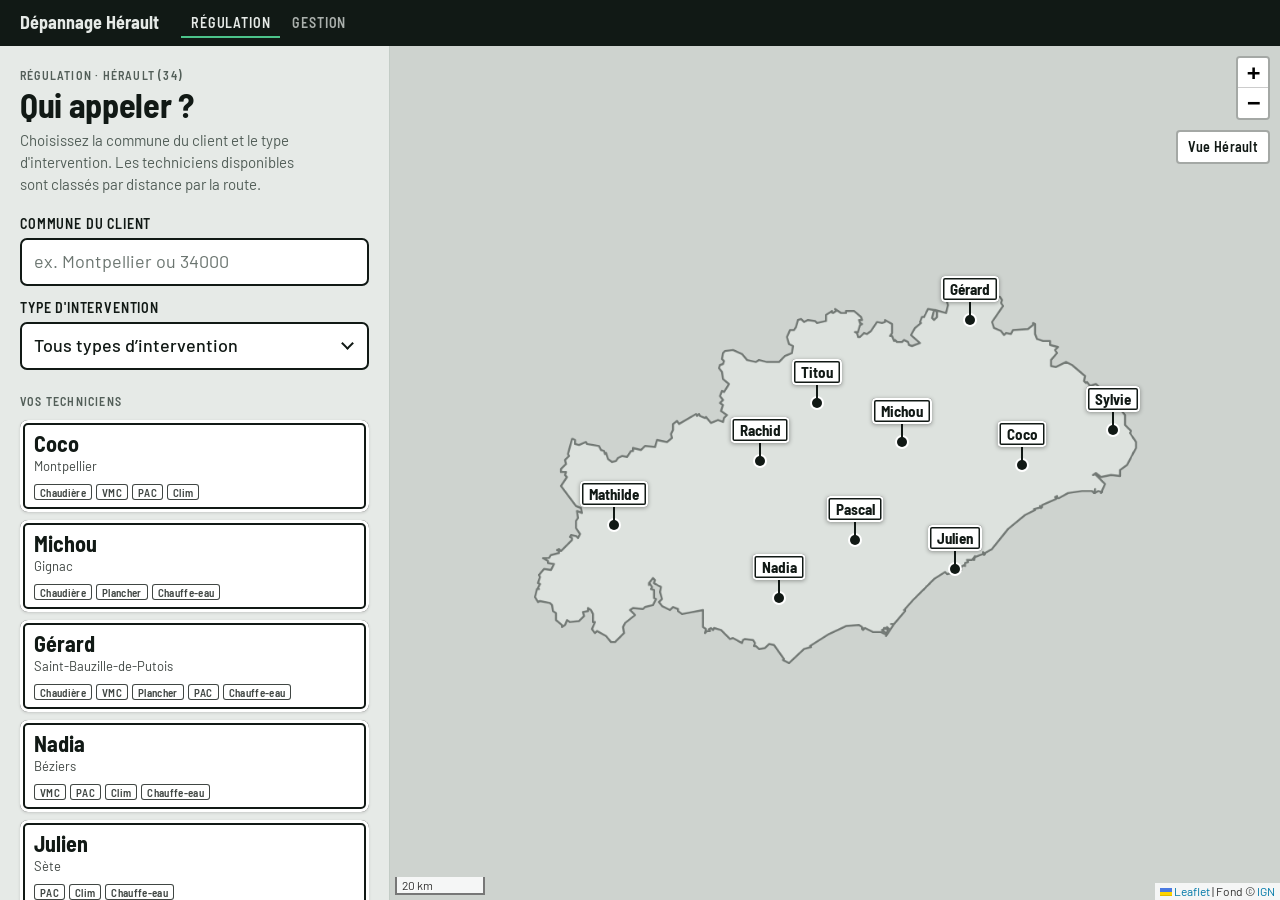
==== index.html @ f32e3730 "Add files via upload" ====
<!doctype html>
<html lang="fr">
<head>
<meta charset="utf-8">
<meta name="viewport" content="width=device-width, initial-scale=1, viewport-fit=cover">
<meta http-equiv="Content-Security-Policy" content="default-src 'self'; script-src 'self'; style-src 'self'; font-src 'self'; img-src 'self' data: blob: https://data.geopf.fr https://tiles.openfreemap.org; connect-src 'self' https://data.geopf.fr https://geo.api.gouv.fr https://tiles.openfreemap.org; worker-src 'self' blob:; child-src blob:; manifest-src 'self'; base-uri 'self'; form-action 'self'">
<meta name="referrer" content="strict-origin-when-cross-origin">
<title>Régulation</title>
<meta name="theme-color" content="#111915">
<meta name="apple-mobile-web-app-capable" content="yes">
<meta name="mobile-web-app-capable" content="yes">
<meta name="apple-mobile-web-app-status-bar-style" content="black-translucent">
<meta name="apple-mobile-web-app-title" content="Régulation">
<link rel="manifest" href="manifest.webmanifest">
<link rel="icon" href="icone.svg" type="image/svg+xml">
<link rel="apple-touch-icon" href="icone-180.png">
<link rel="stylesheet" href="polices/polices.css">
<link rel="stylesheet" href="lib/leaflet.css">
<link rel="stylesheet" href="lib/maplibre-gl.css">
<link rel="stylesheet" href="commun.css">
<link rel="stylesheet" href="regulation.css">
</head>
<body class="page-regulation">
<header id="barre" class="barre"></header>

<div class="app">
  <aside class="panel">
    <header class="entete">
      <p id="surtitre" class="surtitre">Régulation</p>
      <h1>Qui appeler&nbsp;?</h1>
      <p class="chapo">Choisissez la commune du client et le type d'intervention. Les techniciens disponibles sont classés par distance par la route.</p>
    </header>

    <div class="criteres">
      <div class="champ">
        <label for="commune">Commune du client</label>
        <div class="combo">
          <input id="commune" type="text" placeholder="Nom de la commune ou code postal"
                 autocomplete="off" autocapitalize="words" spellcheck="false" enterkeyhint="search"
                 role="combobox" aria-autocomplete="list" aria-expanded="false" aria-controls="suggestions">
          <button id="effacer" class="effacer" type="button" aria-label="Effacer la commune" hidden>×</button>
          <ul id="suggestions" class="suggestions" role="listbox" aria-label="Communes proposées" hidden></ul>
        </div>
      </div>
      <div class="champ">
        <label for="intervention">Type d'intervention</label>
        <div class="choix">
          <select id="intervention" autocomplete="off">
            <option value="">Tous types d'intervention</option>
          </select>
        </div>
      </div>
    </div>

    <section id="classement" class="classement" aria-label="Classement des techniciens">
      <div class="classement__tete">
        <p id="classement-surtitre" class="surtitre">Vos techniciens</p>
        <h2 id="classement-lieu" class="classement__lieu" hidden></h2>
      </div>
      <ol id="liste" class="panneaux"></ol>
      <div id="indispos" class="indispos" hidden>
        <p class="surtitre">Indisponibles</p>
        <ul id="indispos-liste" class="indispos__liste"></ul>
      </div>
      <p id="etat" class="etat" role="status" aria-live="polite"></p>
    </section>
  </aside>

  <div id="carte" role="region" aria-label="Carte des techniciens"></div>
</div>

<script src="lib/leaflet.js"></script>
<script src="lib/maplibre-gl.js"></script>
<script src="lib/leaflet-maplibre-gl.js"></script>
<script type="module" src="regulation.js"></script>
</body>
</html>
---- polices/polices.css ----
/* Polices Barlow et Barlow Semi Condensed (licence SIL OFL), fournies avec l'application. */
@font-face { font-family: "Barlow"; font-style: normal; font-weight: 400; font-display: swap; src: url(barlow-latin-400-normal.woff2) format("woff2"); }
@font-face { font-family: "Barlow"; font-style: normal; font-weight: 500; font-display: swap; src: url(barlow-latin-500-normal.woff2) format("woff2"); }
@font-face { font-family: "Barlow"; font-style: normal; font-weight: 600; font-display: swap; src: url(barlow-latin-600-normal.woff2) format("woff2"); }
@font-face { font-family: "Barlow Semi Condensed"; font-style: normal; font-weight: 600; font-display: swap; src: url(barlow-semi-condensed-latin-600-normal.woff2) format("woff2"); }
@font-face { font-family: "Barlow Semi Condensed"; font-style: normal; font-weight: 700; font-display: swap; src: url(barlow-semi-condensed-latin-700-normal.woff2) format("woff2"); }
---- lib/leaflet.css ----
/* required styles */

.leaflet-pane,
.leaflet-tile,
.leaflet-marker-icon,
.leaflet-marker-shadow,
.leaflet-tile-container,
.leaflet-pane > svg,
.leaflet-pane > canvas,
.leaflet-zoom-box,
.leaflet-image-layer,
.leaflet-layer {
	position: absolute;
	left: 0;
	top: 0;
	}
.leaflet-container {
	overflow: hidden;
	}
.leaflet-tile,
.leaflet-marker-icon,
.leaflet-marker-shadow {
	-webkit-user-select: none;
	   -moz-user-select: none;
	        user-select: none;
	  -webkit-user-drag: none;
	}
/* Prevents IE11 from highlighting tiles in blue */
.leaflet-tile::selection {
	background: transparent;
}
/* Safari renders non-retina tile on retina better with this, but Chrome is worse */
.leaflet-safari .leaflet-tile {
	image-rendering: -webkit-optimize-contrast;
	}
/* hack that prevents hw layers "stretching" when loading new tiles */
.leaflet-safari .leaflet-tile-container {
	width: 1600px;
	height: 1600px;
	-webkit-transform-origin: 0 0;
	}
.leaflet-marker-icon,
.leaflet-marker-shadow {
	display: block;
	}
/* .leaflet-container svg: reset svg max-width decleration shipped in Joomla! (joomla.org) 3.x */
/* .leaflet-container img: map is broken in FF if you have max-width: 100% on tiles */
.leaflet-container .leaflet-overlay-pane svg {
	max-width: none !important;
	max-height: none !important;
	}
.leaflet-container .leaflet-marker-pane img,
.leaflet-container .leaflet-shadow-pane img,
.leaflet-container .leaflet-tile-pane img,
.leaflet-container img.leaflet-image-layer,
.leaflet-container .leaflet-tile {
	max-width: none !important;
	max-height: none !important;
	width: auto;
	padding: 0;
	}

.leaflet-container img.leaflet-tile {
	/* See: https://bugs.chromium.org/p/chromium/issues/detail?id=600120 */
	mix-blend-mode: plus-lighter;
}

.leaflet-container.leaflet-touch-zoom {
	-ms-touch-action: pan-x pan-y;
	touch-action: pan-x pan-y;
	}
.leaflet-container.leaflet-touch-drag {
	-ms-touch-action: pinch-zoom;
	/* Fallback for FF which doesn't support pinch-zoom */
	touch-action: none;
	touch-action: pinch-zoom;
}
.leaflet-container.leaflet-touch-drag.leaflet-touch-zoom {
	-ms-touch-action: none;
	touch-action: none;
}
.leaflet-container {
	-webkit-tap-highlight-color: transparent;
}
.leaflet-container a {
	-webkit-tap-highlight-color: rgba(51, 181, 229, 0.4);
}
.leaflet-tile {
	filter: inherit;
	visibility: hidden;
	}
.leaflet-tile-loaded {
	visibility: inherit;
	}
.leaflet-zoom-box {
	width: 0;
	height: 0;
	-moz-box-sizing: border-box;
	     box-sizing: border-box;
	z-index: 800;
	}
/* workaround for https://bugzilla.mozilla.org/show_bug.cgi?id=888319 */
.leaflet-overlay-pane svg {
	-moz-user-select: none;
	}

.leaflet-pane         { z-index: 400; }

.leaflet-tile-pane    { z-index: 200; }
.leaflet-overlay-pane { z-index: 400; }
.leaflet-shadow-pane  { z-index: 500; }
.leaflet-marker-pane  { z-index: 600; }
.leaflet-tooltip-pane   { z-index: 650; }
.leaflet-popup-pane   { z-index: 700; }

.leaflet-map-pane canvas { z-index: 100; }
.leaflet-map-pane svg    { z-index: 200; }

.leaflet-vml-shape {
	width: 1px;
	height: 1px;
	}
.lvml {
	behavior: url(#default#VML);
	display: inline-block;
	position: absolute;
	}


/* control positioning */

.leaflet-control {
	position: relative;
	z-index: 800;
	pointer-events: visiblePainted; /* IE 9-10 doesn't have auto */
	pointer-events: auto;
	}
.leaflet-top,
.leaflet-bottom {
	position: absolute;
	z-index: 1000;
	pointer-events: none;
	}
.leaflet-top {
	top: 0;
	}
.leaflet-right {
	right: 0;
	}
.leaflet-bottom {
	bottom: 0;
	}
.leaflet-left {
	left: 0;
	}
.leaflet-control {
	float: left;
	clear: both;
	}
.leaflet-right .leaflet-control {
	float: right;
	}
.leaflet-top .leaflet-control {
	margin-top: 10px;
	}
.leaflet-bottom .leaflet-control {
	margin-bottom: 10px;
	}
.leaflet-left .leaflet-control {
	margin-left: 10px;
	}
.leaflet-right .leaflet-control {
	margin-right: 10px;
	}


/* zoom and fade animations */

.leaflet-fade-anim .leaflet-popup {
	opacity: 0;
	-webkit-transition: opacity 0.2s linear;
	   -moz-transition: opacity 0.2s linear;
	        transition: opacity 0.2s linear;
	}
.leaflet-fade-anim .leaflet-map-pane .leaflet-popup {
	opacity: 1;
	}
.leaflet-zoom-animated {
	-webkit-transform-origin: 0 0;
	    -ms-transform-origin: 0 0;
	        transform-origin: 0 0;
	}
svg.leaflet-zoom-animated {
	will-change: transform;
}

.leaflet-zoom-anim .leaflet-zoom-animated {
	-webkit-transition: -webkit-transform 0.25s cubic-bezier(0,0,0.25,1);
	   -moz-transition:    -moz-transform 0.25s cubic-bezier(0,0,0.25,1);
	        transition:         transform 0.25s cubic-bezier(0,0,0.25,1);
	}
.leaflet-zoom-anim .leaflet-tile,
.leaflet-pan-anim .leaflet-tile {
	-webkit-transition: none;
	   -moz-transition: none;
	        transition: none;
	}

.leaflet-zoom-anim .leaflet-zoom-hide {
	visibility: hidden;
	}


/* cursors */

.leaflet-interactive {
	cursor: pointer;
	}
.leaflet-grab {
	cursor: -webkit-grab;
	cursor:    -moz-grab;
	cursor:         grab;
	}
.leaflet-crosshair,
.leaflet-crosshair .leaflet-interactive {
	cursor: crosshair;
	}
.leaflet-popup-pane,
.leaflet-control {
	cursor: auto;
	}
.leaflet-dragging .leaflet-grab,
.leaflet-dragging .leaflet-grab .leaflet-interactive,
.leaflet-dragging .leaflet-marker-draggable {
	cursor: move;
	cursor: -webkit-grabbing;
	cursor:    -moz-grabbing;
	cursor:         grabbing;
	}

/* marker & overlays interactivity */
.leaflet-marker-icon,
.leaflet-marker-shadow,
.leaflet-image-layer,
.leaflet-pane > svg path,
.leaflet-tile-container {
	pointer-events: none;
	}

.leaflet-marker-icon.leaflet-interactive,
.leaflet-image-layer.leaflet-interactive,
.leaflet-pane > svg path.leaflet-interactive,
svg.leaflet-image-layer.leaflet-interactive path {
	pointer-events: visiblePainted; /* IE 9-10 doesn't have auto */
	pointer-events: auto;
	}

/* visual tweaks */

.leaflet-container {
	background: #ddd;
	outline-offset: 1px;
	}
.leaflet-container a {
	color: #0078A8;
	}
.leaflet-zoom-box {
	border: 2px dotted #38f;
	background: rgba(255,255,255,0.5);
	}


/* general typography */
.leaflet-container {
	font-family: "Helvetica Neue", Arial, Helvetica, sans-serif;
	font-size: 12px;
	font-size: 0.75rem;
	line-height: 1.5;
	}


/* general toolbar styles */

.leaflet-bar {
	box-shadow: 0 1px 5px rgba(0,0,0,0.65);
	border-radius: 4px;
	}
.leaflet-bar a {
	background-color: #fff;
	border-bottom: 1px solid #ccc;
	width: 26px;
	height: 26px;
	line-height: 26px;
	display: block;
	text-align: center;
	text-decoration: none;
	color: black;
	}
.leaflet-bar a,
.leaflet-control-layers-toggle {
	background-position: 50% 50%;
	background-repeat: no-repeat;
	display: block;
	}
.leaflet-bar a:hover,
.leaflet-bar a:focus {
	background-color: #f4f4f4;
	}
.leaflet-bar a:first-child {
	border-top-left-radius: 4px;
	border-top-right-radius: 4px;
	}
.leaflet-bar a:last-child {
	border-bottom-left-radius: 4px;
	border-bottom-right-radius: 4px;
	border-bottom: none;
	}
.leaflet-bar a.leaflet-disabled {
	cursor: default;
	background-color: #f4f4f4;
	color: #bbb;
	}

.leaflet-touch .leaflet-bar a {
	width: 30px;
	height: 30px;
	line-height: 30px;
	}
.leaflet-touch .leaflet-bar a:first-child {
	border-top-left-radius: 2px;
	border-top-right-radius: 2px;
	}
.leaflet-touch .leaflet-bar a:last-child {
	border-bottom-left-radius: 2px;
	border-bottom-right-radius: 2px;
	}

/* zoom control */

.leaflet-control-zoom-in,
.leaflet-control-zoom-out {
	font: bold 18px 'Lucida Console', Monaco, monospace;
	text-indent: 1px;
	}

.leaflet-touch .leaflet-control-zoom-in, .leaflet-touch .leaflet-control-zoom-out  {
	font-size: 22px;
	}


/* layers control */

.leaflet-control-layers {
	box-shadow: 0 1px 5px rgba(0,0,0,0.4);
	background: #fff;
	border-radius: 5px;
	}
.leaflet-control-layers-toggle {
	background-image: url(images/layers.png);
	width: 36px;
	height: 36px;
	}
.leaflet-retina .leaflet-control-layers-toggle {
	background-image: url(images/layers-2x.png);
	background-size: 26px 26px;
	}
.leaflet-touch .leaflet-control-layers-toggle {
	width: 44px;
	height: 44px;
	}
.leaflet-control-layers .leaflet-control-layers-list,
.leaflet-control-layers-expanded .leaflet-control-layers-toggle {
	display: none;
	}
.leaflet-control-layers-expanded .leaflet-control-layers-list {
	display: block;
	position: relative;
	}
.leaflet-control-layers-expanded {
	padding: 6px 10px 6px 6px;
	color: #333;
	background: #fff;
	}
.leaflet-control-layers-scrollbar {
	overflow-y: scroll;
	overflow-x: hidden;
	padding-right: 5px;
	}
.leaflet-control-layers-selector {
	margin-top: 2px;
	position: relative;
	top: 1px;
	}
.leaflet-control-layers label {
	display: block;
	font-size: 13px;
	font-size: 1.08333em;
	}
.leaflet-control-layers-separator {
	height: 0;
	border-top: 1px solid #ddd;
	margin: 5px -10px 5px -6px;
	}

/* Default icon URLs */
.leaflet-default-icon-path { /* used only in path-guessing heuristic, see L.Icon.Default */
	background-image: url(images/marker-icon.png);
	}


/* attribution and scale controls */

.leaflet-container .leaflet-control-attribution {
	background: #fff;
	background: rgba(255, 255, 255, 0.8);
	margin: 0;
	}
.leaflet-control-attribution,
.leaflet-control-scale-line {
	padding: 0 5px;
	color: #333;
	line-height: 1.4;
	}
.leaflet-control-attribution a {
	text-decoration: none;
	}
.leaflet-control-attribution a:hover,
.leaflet-control-attribution a:focus {
	text-decoration: underline;
	}
.leaflet-attribution-flag {
	display: inline !important;
	vertical-align: baseline !important;
	width: 1em;
	height: 0.6669em;
	}
.leaflet-left .leaflet-control-scale {
	margin-left: 5px;
	}
.leaflet-bottom .leaflet-control-scale {
	margin-bottom: 5px;
	}
.leaflet-control-scale-line {
	border: 2px solid #777;
	border-top: none;
	line-height: 1.1;
	padding: 2px 5px 1px;
	white-space: nowrap;
	-moz-box-sizing: border-box;
	     box-sizing: border-box;
	background: rgba(255, 255, 255, 0.8);
	text-shadow: 1px 1px #fff;
	}
.leaflet-control-scale-line:not(:first-child) {
	border-top: 2px solid #777;
	border-bottom: none;
	margin-top: -2px;
	}
.leaflet-control-scale-line:not(:first-child):not(:last-child) {
	border-bottom: 2px solid #777;
	}

.leaflet-touch .leaflet-control-attribution,
.leaflet-touch .leaflet-control-layers,
.leaflet-touch .leaflet-bar {
	box-shadow: none;
	}
.leaflet-touch .leaflet-control-layers,
.leaflet-touch .leaflet-bar {
	border: 2px solid rgba(0,0,0,0.2);
	background-clip: padding-box;
	}


/* popup */

.leaflet-popup {
	position: absolute;
	text-align: center;
	margin-bottom: 20px;
	}
.leaflet-popup-content-wrapper {
	padding: 1px;
	text-align: left;
	border-radius: 12px;
	}
.leaflet-popup-content {
	margin: 13px 24px 13px 20px;
	line-height: 1.3;
	font-size: 13px;
	font-size: 1.08333em;
	min-height: 1px;
	}
.leaflet-popup-content p {
	margin: 17px 0;
	margin: 1.3em 0;
	}
.leaflet-popup-tip-container {
	width: 40px;
	height: 20px;
	position: absolute;
	left: 50%;
	margin-top: -1px;
	margin-left: -20px;
	overflow: hidden;
	pointer-events: none;
	}
.leaflet-popup-tip {
	width: 17px;
	height: 17px;
	padding: 1px;

	margin: -10px auto 0;
	pointer-events: auto;

	-webkit-transform: rotate(45deg);
	   -moz-transform: rotate(45deg);
	    -ms-transform: rotate(45deg);
	        transform: rotate(45deg);
	}
.leaflet-popup-content-wrapper,
.leaflet-popup-tip {
	background: white;
	color: #333;
	box-shadow: 0 3px 14px rgba(0,0,0,0.4);
	}
.leaflet-container a.leaflet-popup-close-button {
	position: absolute;
	top: 0;
	right: 0;
	border: none;
	text-align: center;
	width: 24px;
	height: 24px;
	font: 16px/24px Tahoma, Verdana, sans-serif;
	color: #757575;
	text-decoration: none;
	background: transparent;
	}
.leaflet-container a.leaflet-popup-close-button:hover,
.leaflet-container a.leaflet-popup-close-button:focus {
	color: #585858;
	}
.leaflet-popup-scrolled {
	overflow: auto;
	}

.leaflet-oldie .leaflet-popup-content-wrapper {
	-ms-zoom: 1;
	}
.leaflet-oldie .leaflet-popup-tip {
	width: 24px;
	margin: 0 auto;

	-ms-filter: "progid:DXImageTransform.Microsoft.Matrix(M11=0.70710678, M12=0.70710678, M21=-0.70710678, M22=0.70710678)";
	filter: progid:DXImageTransform.Microsoft.Matrix(M11=0.70710678, M12=0.70710678, M21=-0.70710678, M22=0.70710678);
	}

.leaflet-oldie .leaflet-control-zoom,
.leaflet-oldie .leaflet-control-layers,
.leaflet-oldie .leaflet-popup-content-wrapper,
.leaflet-oldie .leaflet-popup-tip {
	border: 1px solid #999;
	}


/* div icon */

.leaflet-div-icon {
	background: #fff;
	border: 1px solid #666;
	}


/* Tooltip */
/* Base styles for the element that has a tooltip */
.leaflet-tooltip {
	position: absolute;
	padding: 6px;
	background-color: #fff;
	border: 1px solid #fff;
	border-radius: 3px;
	color: #222;
	white-space: nowrap;
	-webkit-user-select: none;
	-moz-user-select: none;
	-ms-user-select: none;
	user-select: none;
	pointer-events: none;
	box-shadow: 0 1px 3px rgba(0,0,0,0.4);
	}
.leaflet-tooltip.leaflet-interactive {
	cursor: pointer;
	pointer-events: auto;
	}
.leaflet-tooltip-top:before,
.leaflet-tooltip-bottom:before,
.leaflet-tooltip-left:before,
.leaflet-tooltip-right:before {
	position: absolute;
	pointer-events: none;
	border: 6px solid transparent;
	background: transparent;
	content: "";
	}

/* Directions */

.leaflet-tooltip-bottom {
	margin-top: 6px;
}
.leaflet-tooltip-top {
	margin-top: -6px;
}
.leaflet-tooltip-bottom:before,
.leaflet-tooltip-top:before {
	left: 50%;
	margin-left: -6px;
	}
.leaflet-tooltip-top:before {
	bottom: 0;
	margin-bottom: -12px;
	border-top-color: #fff;
	}
.leaflet-tooltip-bottom:before {
	top: 0;
	margin-top: -12px;
	margin-left: -6px;
	border-bottom-color: #fff;
	}
.leaflet-tooltip-left {
	margin-left: -6px;
}
.leaflet-tooltip-right {
	margin-left: 6px;
}
.leaflet-tooltip-left:before,
.leaflet-tooltip-right:before {
	top: 50%;
	margin-top: -6px;
	}
.leaflet-tooltip-left:before {
	right: 0;
	margin-right: -12px;
	border-left-color: #fff;
	}
.leaflet-tooltip-right:before {
	left: 0;
	margin-left: -12px;
	border-right-color: #fff;
	}

/* Printing */

@media print {
	/* Prevent printers from removing background-images of controls. */
	.leaflet-control {
		-webkit-print-color-adjust: exact;
		print-color-adjust: exact;
		}
	}
---- lib/maplibre-gl.css ----
.maplibregl-map{font:12px/20px Helvetica Neue,Arial,Helvetica,sans-serif;overflow:hidden;position:relative;-webkit-tap-highlight-color:rgb(0 0 0/0)}.maplibregl-canvas{left:0;position:absolute;top:0}.maplibregl-map:fullscreen{height:100%;width:100%}.maplibregl-ctrl-group button.maplibregl-ctrl-compass{touch-action:none}.maplibregl-canvas-container.maplibregl-interactive,.maplibregl-ctrl-group button.maplibregl-ctrl-compass{cursor:grab;-webkit-user-select:none;-moz-user-select:none;user-select:none}.maplibregl-canvas-container.maplibregl-interactive.maplibregl-track-pointer{cursor:pointer}.maplibregl-canvas-container.maplibregl-interactive:active,.maplibregl-ctrl-group button.maplibregl-ctrl-compass:active{cursor:grabbing}.maplibregl-canvas-container.maplibregl-touch-zoom-rotate,.maplibregl-canvas-container.maplibregl-touch-zoom-rotate .maplibregl-canvas{touch-action:pan-x pan-y}.maplibregl-canvas-container.maplibregl-touch-drag-pan,.maplibregl-canvas-container.maplibregl-touch-drag-pan .maplibregl-canvas{touch-action:pinch-zoom}.maplibregl-canvas-container.maplibregl-touch-zoom-rotate.maplibregl-touch-drag-pan,.maplibregl-canvas-container.maplibregl-touch-zoom-rotate.maplibregl-touch-drag-pan .maplibregl-canvas{touch-action:none}.maplibregl-canvas-container.maplibregl-touch-drag-pan.maplibregl-cooperative-gestures,.maplibregl-canvas-container.maplibregl-touch-drag-pan.maplibregl-cooperative-gestures .maplibregl-canvas{touch-action:pan-x pan-y}.maplibregl-ctrl-bottom-left,.maplibregl-ctrl-bottom-right,.maplibregl-ctrl-top-left,.maplibregl-ctrl-top-right{pointer-events:none;position:absolute;z-index:2}.maplibregl-ctrl-top-left{left:0;top:0}.maplibregl-ctrl-top-right{right:0;top:0}.maplibregl-ctrl-bottom-left{bottom:0;left:0}.maplibregl-ctrl-bottom-right{bottom:0;right:0}.maplibregl-ctrl{clear:both;pointer-events:auto;transform:translate(0)}.maplibregl-ctrl-top-left .maplibregl-ctrl{float:left;margin:10px 0 0 10px}.maplibregl-ctrl-top-right .maplibregl-ctrl{float:right;margin:10px 10px 0 0}.maplibregl-ctrl-bottom-left .maplibregl-ctrl{float:left;margin:0 0 10px 10px}.maplibregl-ctrl-bottom-right .maplibregl-ctrl{float:right;margin:0 10px 10px 0}.maplibregl-ctrl-group{background:#fff;border-radius:4px}.maplibregl-ctrl-group:not(:empty){box-shadow:0 0 0 2px rgba(0,0,0,.1)}@media (forced-colors:active){.maplibregl-ctrl-group:not(:empty){box-shadow:0 0 0 2px ButtonText}}.maplibregl-ctrl-group button{background-color:transparent;border:0;box-sizing:border-box;cursor:pointer;display:block;height:29px;outline:none;padding:0;width:29px}.maplibregl-ctrl-group button+button{border-top:1px solid #ddd}.maplibregl-ctrl button .maplibregl-ctrl-icon{background-position:50%;background-repeat:no-repeat;display:block;height:100%;width:100%}@media (forced-colors:active){.maplibregl-ctrl-icon{background-color:transparent}.maplibregl-ctrl-group button+button{border-top:1px solid ButtonText}}.maplibregl-ctrl button::-moz-focus-inner{border:0;padding:0}.maplibregl-ctrl-attrib-button:focus,.maplibregl-ctrl-group button:focus{box-shadow:0 0 2px 2px #0096ff}.maplibregl-ctrl button:disabled{cursor:not-allowed}.maplibregl-ctrl button:disabled .maplibregl-ctrl-icon{opacity:.25}@media (hover:hover){.maplibregl-ctrl button:not(:disabled):hover{background-color:rgba(0,0,0,.05)}}.maplibregl-ctrl button:not(:disabled):active{background-color:rgba(0,0,0,.05)}.maplibregl-ctrl-group button:focus:focus-visible{box-shadow:0 0 2px 2px #0096ff}.maplibregl-ctrl-group button:focus:not(:focus-visible){box-shadow:none}.maplibregl-ctrl-group button:focus:first-child{border-radius:4px 4px 0 0}.maplibregl-ctrl-group button:focus:last-child{border-radius:0 0 4px 4px}.maplibregl-ctrl-group button:focus:only-child{border-radius:inherit}.maplibregl-ctrl button.maplibregl-ctrl-zoom-out .maplibregl-ctrl-icon{background-image:url("data:image/svg+xml;charset=utf-8,%3Csvg xmlns='http://www.w3.org/2000/svg' width='29' height='29' fill='%23333' viewBox='0 0 29 29'%3E%3Cpath d='M10 13c-.75 0-1.5.75-1.5 1.5S9.25 16 10 16h9c.75 0 1.5-.75 1.5-1.5S19.75 13 19 13z'/%3E%3C/svg%3E")}.maplibregl-ctrl button.maplibregl-ctrl-zoom-in .maplibregl-ctrl-icon{background-image:url("data:image/svg+xml;charset=utf-8,%3Csvg xmlns='http://www.w3.org/2000/svg' width='29' height='29' fill='%23333' viewBox='0 0 29 29'%3E%3Cpath d='M14.5 8.5c-.75 0-1.5.75-1.5 1.5v3h-3c-.75 0-1.5.75-1.5 1.5S9.25 16 10 16h3v3c0 .75.75 1.5 1.5 1.5S16 19.75 16 19v-3h3c.75 0 1.5-.75 1.5-1.5S19.75 13 19 13h-3v-3c0-.75-.75-1.5-1.5-1.5'/%3E%3C/svg%3E")}@media (forced-colors:active){.maplibregl-ctrl button.maplibregl-ctrl-zoom-out .maplibregl-ctrl-icon{background-image:url("data:image/svg+xml;charset=utf-8,%3Csvg xmlns='http://www.w3.org/2000/svg' width='29' height='29' fill='%23fff' viewBox='0 0 29 29'%3E%3Cpath d='M10 13c-.75 0-1.5.75-1.5 1.5S9.25 16 10 16h9c.75 0 1.5-.75 1.5-1.5S19.75 13 19 13z'/%3E%3C/svg%3E")}.maplibregl-ctrl button.maplibregl-ctrl-zoom-in .maplibregl-ctrl-icon{background-image:url("data:image/svg+xml;charset=utf-8,%3Csvg xmlns='http://www.w3.org/2000/svg' width='29' height='29' fill='%23fff' viewBox='0 0 29 29'%3E%3Cpath d='M14.5 8.5c-.75 0-1.5.75-1.5 1.5v3h-3c-.75 0-1.5.75-1.5 1.5S9.25 16 10 16h3v3c0 .75.75 1.5 1.5 1.5S16 19.75 16 19v-3h3c.75 0 1.5-.75 1.5-1.5S19.75 13 19 13h-3v-3c0-.75-.75-1.5-1.5-1.5'/%3E%3C/svg%3E")}}@media (forced-colors:active) and (prefers-color-scheme:light){.maplibregl-ctrl button.maplibregl-ctrl-zoom-out .maplibregl-ctrl-icon{background-image:url("data:image/svg+xml;charset=utf-8,%3Csvg xmlns='http://www.w3.org/2000/svg' width='29' height='29' viewBox='0 0 29 29'%3E%3Cpath d='M10 13c-.75 0-1.5.75-1.5 1.5S9.25 16 10 16h9c.75 0 1.5-.75 1.5-1.5S19.75 13 19 13z'/%3E%3C/svg%3E")}.maplibregl-ctrl button.maplibregl-ctrl-zoom-in .maplibregl-ctrl-icon{background-image:url("data:image/svg+xml;charset=utf-8,%3Csvg xmlns='http://www.w3.org/2000/svg' width='29' height='29' viewBox='0 0 29 29'%3E%3Cpath d='M14.5 8.5c-.75 0-1.5.75-1.5 1.5v3h-3c-.75 0-1.5.75-1.5 1.5S9.25 16 10 16h3v3c0 .75.75 1.5 1.5 1.5S16 19.75 16 19v-3h3c.75 0 1.5-.75 1.5-1.5S19.75 13 19 13h-3v-3c0-.75-.75-1.5-1.5-1.5'/%3E%3C/svg%3E")}}.maplibregl-ctrl button.maplibregl-ctrl-fullscreen .maplibregl-ctrl-icon{background-image:url("data:image/svg+xml;charset=utf-8,%3Csvg xmlns='http://www.w3.org/2000/svg' width='29' height='29' fill='%23333' viewBox='0 0 29 29'%3E%3Cpath d='M24 16v5.5c0 1.75-.75 2.5-2.5 2.5H16v-1l3-1.5-4-5.5 1-1 5.5 4 1.5-3zM6 16l1.5 3 5.5-4 1 1-4 5.5 3 1.5v1H7.5C5.75 24 5 23.25 5 21.5V16zm7-11v1l-3 1.5 4 5.5-1 1-5.5-4L6 13H5V7.5C5 5.75 5.75 5 7.5 5zm11 2.5c0-1.75-.75-2.5-2.5-2.5H16v1l3 1.5-4 5.5 1 1 5.5-4 1.5 3h1z'/%3E%3C/svg%3E")}.maplibregl-ctrl button.maplibregl-ctrl-shrink .maplibregl-ctrl-icon{background-image:url("data:image/svg+xml;charset=utf-8,%3Csvg xmlns='http://www.w3.org/2000/svg' width='29' height='29' viewBox='0 0 29 29'%3E%3Cpath d='M18.5 16c-1.75 0-2.5.75-2.5 2.5V24h1l1.5-3 5.5 4 1-1-4-5.5 3-1.5v-1zM13 18.5c0-1.75-.75-2.5-2.5-2.5H5v1l3 1.5L4 24l1 1 5.5-4 1.5 3h1zm3-8c0 1.75.75 2.5 2.5 2.5H24v-1l-3-1.5L25 5l-1-1-5.5 4L17 5h-1zM10.5 13c1.75 0 2.5-.75 2.5-2.5V5h-1l-1.5 3L5 4 4 5l4 5.5L5 12v1z'/%3E%3C/svg%3E")}@media (forced-colors:active){.maplibregl-ctrl button.maplibregl-ctrl-fullscreen .maplibregl-ctrl-icon{background-image:url("data:image/svg+xml;charset=utf-8,%3Csvg xmlns='http://www.w3.org/2000/svg' width='29' height='29' fill='%23fff' viewBox='0 0 29 29'%3E%3Cpath d='M24 16v5.5c0 1.75-.75 2.5-2.5 2.5H16v-1l3-1.5-4-5.5 1-1 5.5 4 1.5-3zM6 16l1.5 3 5.5-4 1 1-4 5.5 3 1.5v1H7.5C5.75 24 5 23.25 5 21.5V16zm7-11v1l-3 1.5 4 5.5-1 1-5.5-4L6 13H5V7.5C5 5.75 5.75 5 7.5 5zm11 2.5c0-1.75-.75-2.5-2.5-2.5H16v1l3 1.5-4 5.5 1 1 5.5-4 1.5 3h1z'/%3E%3C/svg%3E")}.maplibregl-ctrl button.maplibregl-ctrl-shrink .maplibregl-ctrl-icon{background-image:url("data:image/svg+xml;charset=utf-8,%3Csvg xmlns='http://www.w3.org/2000/svg' width='29' height='29' fill='%23fff' viewBox='0 0 29 29'%3E%3Cpath d='M18.5 16c-1.75 0-2.5.75-2.5 2.5V24h1l1.5-3 5.5 4 1-1-4-5.5 3-1.5v-1zM13 18.5c0-1.75-.75-2.5-2.5-2.5H5v1l3 1.5L4 24l1 1 5.5-4 1.5 3h1zm3-8c0 1.75.75 2.5 2.5 2.5H24v-1l-3-1.5L25 5l-1-1-5.5 4L17 5h-1zM10.5 13c1.75 0 2.5-.75 2.5-2.5V5h-1l-1.5 3L5 4 4 5l4 5.5L5 12v1z'/%3E%3C/svg%3E")}}@media (forced-colors:active) and (prefers-color-scheme:light){.maplibregl-ctrl button.maplibregl-ctrl-fullscreen .maplibregl-ctrl-icon{background-image:url("data:image/svg+xml;charset=utf-8,%3Csvg xmlns='http://www.w3.org/2000/svg' width='29' height='29' viewBox='0 0 29 29'%3E%3Cpath d='M24 16v5.5c0 1.75-.75 2.5-2.5 2.5H16v-1l3-1.5-4-5.5 1-1 5.5 4 1.5-3zM6 16l1.5 3 5.5-4 1 1-4 5.5 3 1.5v1H7.5C5.75 24 5 23.25 5 21.5V16zm7-11v1l-3 1.5 4 5.5-1 1-5.5-4L6 13H5V7.5C5 5.75 5.75 5 7.5 5zm11 2.5c0-1.75-.75-2.5-2.5-2.5H16v1l3 1.5-4 5.5 1 1 5.5-4 1.5 3h1z'/%3E%3C/svg%3E")}.maplibregl-ctrl button.maplibregl-ctrl-shrink .maplibregl-ctrl-icon{background-image:url("data:image/svg+xml;charset=utf-8,%3Csvg xmlns='http://www.w3.org/2000/svg' width='29' height='29' viewBox='0 0 29 29'%3E%3Cpath d='M18.5 16c-1.75 0-2.5.75-2.5 2.5V24h1l1.5-3 5.5 4 1-1-4-5.5 3-1.5v-1zM13 18.5c0-1.75-.75-2.5-2.5-2.5H5v1l3 1.5L4 24l1 1 5.5-4 1.5 3h1zm3-8c0 1.75.75 2.5 2.5 2.5H24v-1l-3-1.5L25 5l-1-1-5.5 4L17 5h-1zM10.5 13c1.75 0 2.5-.75 2.5-2.5V5h-1l-1.5 3L5 4 4 5l4 5.5L5 12v1z'/%3E%3C/svg%3E")}}.maplibregl-ctrl button.maplibregl-ctrl-compass .maplibregl-ctrl-icon{background-image:url("data:image/svg+xml;charset=utf-8,%3Csvg xmlns='http://www.w3.org/2000/svg' width='29' height='29' fill='%23333' viewBox='0 0 29 29'%3E%3Cpath d='m10.5 14 4-8 4 8z'/%3E%3Cpath fill='%23ccc' d='m10.5 16 4 8 4-8z'/%3E%3C/svg%3E")}@media (forced-colors:active){.maplibregl-ctrl button.maplibregl-ctrl-compass .maplibregl-ctrl-icon{background-image:url("data:image/svg+xml;charset=utf-8,%3Csvg xmlns='http://www.w3.org/2000/svg' width='29' height='29' fill='%23fff' viewBox='0 0 29 29'%3E%3Cpath d='m10.5 14 4-8 4 8z'/%3E%3Cpath fill='%23ccc' d='m10.5 16 4 8 4-8z'/%3E%3C/svg%3E")}}@media (forced-colors:active) and (prefers-color-scheme:light){.maplibregl-ctrl button.maplibregl-ctrl-compass .maplibregl-ctrl-icon{background-image:url("data:image/svg+xml;charset=utf-8,%3Csvg xmlns='http://www.w3.org/2000/svg' width='29' height='29' viewBox='0 0 29 29'%3E%3Cpath d='m10.5 14 4-8 4 8z'/%3E%3Cpath fill='%23ccc' d='m10.5 16 4 8 4-8z'/%3E%3C/svg%3E")}}.maplibregl-ctrl button.maplibregl-ctrl-globe .maplibregl-ctrl-icon{background-image:url("data:image/svg+xml;charset=utf-8,%3Csvg xmlns='http://www.w3.org/2000/svg' width='22' height='22' fill='none' stroke='%23333' viewBox='0 0 22 22'%3E%3Ccircle cx='11' cy='11' r='8.5'/%3E%3Cpath d='M17.5 11c0 4.819-3.02 8.5-6.5 8.5S4.5 15.819 4.5 11 7.52 2.5 11 2.5s6.5 3.681 6.5 8.5Z'/%3E%3Cpath d='M13.5 11c0 2.447-.331 4.64-.853 6.206-.262.785-.562 1.384-.872 1.777-.314.399-.58.517-.775.517s-.461-.118-.775-.517c-.31-.393-.61-.992-.872-1.777C8.831 15.64 8.5 13.446 8.5 11s.331-4.64.853-6.206c.262-.785.562-1.384.872-1.777.314-.399.58-.517.775-.517s.461.118.775.517c.31.393.61.992.872 1.777.522 1.565.853 3.76.853 6.206Z'/%3E%3Cpath d='M11 7.5c-1.909 0-3.622-.166-4.845-.428-.616-.132-1.08-.283-1.379-.434a1.3 1.3 0 0 1-.224-.138q.07-.058.224-.138c.299-.151.763-.302 1.379-.434C7.378 5.666 9.091 5.5 11 5.5s3.622.166 4.845.428c.616.132 1.08.283 1.379.434.105.053.177.1.224.138q-.07.058-.224.138c-.299.151-.763.302-1.379.434-1.223.262-2.936.428-4.845.428ZM4.486 6.436ZM11 16.5c-1.909 0-3.622-.166-4.845-.428-.616-.132-1.08-.283-1.379-.434a1.3 1.3 0 0 1-.224-.138 1.3 1.3 0 0 1 .224-.138c.299-.151.763-.302 1.379-.434C7.378 14.666 9.091 14.5 11 14.5s3.622.166 4.845.428c.616.132 1.08.283 1.379.434.105.053.177.1.224.138a1.3 1.3 0 0 1-.224.138c-.299.151-.763.302-1.379.434-1.223.262-2.936.428-4.845.428Zm-6.514-1.064ZM11 12.5c-2.46 0-4.672-.222-6.255-.574-.796-.177-1.406-.38-1.805-.59a1.5 1.5 0 0 1-.39-.272.3.3 0 0 1-.047-.064.3.3 0 0 1 .048-.064c.066-.073.189-.167.389-.272.399-.21 1.009-.413 1.805-.59C6.328 9.722 8.54 9.5 11 9.5s4.672.222 6.256.574c.795.177 1.405.38 1.804.59.2.105.323.2.39.272a.3.3 0 0 1 .047.064.3.3 0 0 1-.048.064 1.4 1.4 0 0 1-.389.272c-.399.21-1.009.413-1.804.59-1.584.352-3.796.574-6.256.574Zm-8.501-1.51v.002zm0 .018v.002zm17.002.002v-.002zm0-.018v-.002z'/%3E%3C/svg%3E")}.maplibregl-ctrl button.maplibregl-ctrl-globe-enabled .maplibregl-ctrl-icon{background-image:url("data:image/svg+xml;charset=utf-8,%3Csvg xmlns='http://www.w3.org/2000/svg' width='22' height='22' fill='none' stroke='%2333b5e5' viewBox='0 0 22 22'%3E%3Ccircle cx='11' cy='11' r='8.5'/%3E%3Cpath d='M17.5 11c0 4.819-3.02 8.5-6.5 8.5S4.5 15.819 4.5 11 7.52 2.5 11 2.5s6.5 3.681 6.5 8.5Z'/%3E%3Cpath d='M13.5 11c0 2.447-.331 4.64-.853 6.206-.262.785-.562 1.384-.872 1.777-.314.399-.58.517-.775.517s-.461-.118-.775-.517c-.31-.393-.61-.992-.872-1.777C8.831 15.64 8.5 13.446 8.5 11s.331-4.64.853-6.206c.262-.785.562-1.384.872-1.777.314-.399.58-.517.775-.517s.461.118.775.517c.31.393.61.992.872 1.777.522 1.565.853 3.76.853 6.206Z'/%3E%3Cpath d='M11 7.5c-1.909 0-3.622-.166-4.845-.428-.616-.132-1.08-.283-1.379-.434a1.3 1.3 0 0 1-.224-.138q.07-.058.224-.138c.299-.151.763-.302 1.379-.434C7.378 5.666 9.091 5.5 11 5.5s3.622.166 4.845.428c.616.132 1.08.283 1.379.434.105.053.177.1.224.138q-.07.058-.224.138c-.299.151-.763.302-1.379.434-1.223.262-2.936.428-4.845.428ZM4.486 6.436ZM11 16.5c-1.909 0-3.622-.166-4.845-.428-.616-.132-1.08-.283-1.379-.434a1.3 1.3 0 0 1-.224-.138 1.3 1.3 0 0 1 .224-.138c.299-.151.763-.302 1.379-.434C7.378 14.666 9.091 14.5 11 14.5s3.622.166 4.845.428c.616.132 1.08.283 1.379.434.105.053.177.1.224.138a1.3 1.3 0 0 1-.224.138c-.299.151-.763.302-1.379.434-1.223.262-2.936.428-4.845.428Zm-6.514-1.064ZM11 12.5c-2.46 0-4.672-.222-6.255-.574-.796-.177-1.406-.38-1.805-.59a1.5 1.5 0 0 1-.39-.272.3.3 0 0 1-.047-.064.3.3 0 0 1 .048-.064c.066-.073.189-.167.389-.272.399-.21 1.009-.413 1.805-.59C6.328 9.722 8.54 9.5 11 9.5s4.672.222 6.256.574c.795.177 1.405.38 1.804.59.2.105.323.2.39.272a.3.3 0 0 1 .047.064.3.3 0 0 1-.048.064 1.4 1.4 0 0 1-.389.272c-.399.21-1.009.413-1.804.59-1.584.352-3.796.574-6.256.574Zm-8.501-1.51v.002zm0 .018v.002zm17.002.002v-.002zm0-.018v-.002z'/%3E%3C/svg%3E")}.maplibregl-ctrl button.maplibregl-ctrl-terrain .maplibregl-ctrl-icon{background-image:url("data:image/svg+xml;charset=utf-8,%3Csvg xmlns='http://www.w3.org/2000/svg' width='22' height='22' fill='%23333' viewBox='0 0 22 22'%3E%3Cpath d='m1.754 13.406 4.453-4.851 3.09 3.09 3.281 3.277.969-.969-3.309-3.312 3.844-4.121 6.148 6.886h1.082v-.855l-7.207-8.07-4.84 5.187L6.169 6.57l-5.48 5.965v.871ZM.688 16.844h20.625v1.375H.688Zm0 0'/%3E%3C/svg%3E")}.maplibregl-ctrl button.maplibregl-ctrl-terrain-enabled .maplibregl-ctrl-icon{background-image:url("data:image/svg+xml;charset=utf-8,%3Csvg xmlns='http://www.w3.org/2000/svg' width='22' height='22' fill='%2333b5e5' viewBox='0 0 22 22'%3E%3Cpath d='m1.754 13.406 4.453-4.851 3.09 3.09 3.281 3.277.969-.969-3.309-3.312 3.844-4.121 6.148 6.886h1.082v-.855l-7.207-8.07-4.84 5.187L6.169 6.57l-5.48 5.965v.871ZM.688 16.844h20.625v1.375H.688Zm0 0'/%3E%3C/svg%3E")}.maplibregl-ctrl button.maplibregl-ctrl-geolocate .maplibregl-ctrl-icon{background-image:url("data:image/svg+xml;charset=utf-8,%3Csvg xmlns='http://www.w3.org/2000/svg' width='29' height='29' fill='%23333' viewBox='0 0 20 20'%3E%3Cpath d='M10 4C9 4 9 5 9 5v.1A5 5 0 0 0 5.1 9H5s-1 0-1 1 1 1 1 1h.1A5 5 0 0 0 9 14.9v.1s0 1 1 1 1-1 1-1v-.1a5 5 0 0 0 3.9-3.9h.1s1 0 1-1-1-1-1-1h-.1A5 5 0 0 0 11 5.1V5s0-1-1-1m0 2.5a3.5 3.5 0 1 1 0 7 3.5 3.5 0 1 1 0-7'/%3E%3Ccircle cx='10' cy='10' r='2'/%3E%3C/svg%3E")}.maplibregl-ctrl button.maplibregl-ctrl-geolocate:disabled .maplibregl-ctrl-icon{background-image:url("data:image/svg+xml;charset=utf-8,%3Csvg xmlns='http://www.w3.org/2000/svg' width='29' height='29' fill='%23aaa' viewBox='0 0 20 20'%3E%3Cpath d='M10 4C9 4 9 5 9 5v.1A5 5 0 0 0 5.1 9H5s-1 0-1 1 1 1 1 1h.1A5 5 0 0 0 9 14.9v.1s0 1 1 1 1-1 1-1v-.1a5 5 0 0 0 3.9-3.9h.1s1 0 1-1-1-1-1-1h-.1A5 5 0 0 0 11 5.1V5s0-1-1-1m0 2.5a3.5 3.5 0 1 1 0 7 3.5 3.5 0 1 1 0-7'/%3E%3Ccircle cx='10' cy='10' r='2'/%3E%3Cpath fill='red' d='m14 5 1 1-9 9-1-1z'/%3E%3C/svg%3E")}.maplibregl-ctrl button.maplibregl-ctrl-geolocate.maplibregl-ctrl-geolocate-active .maplibregl-ctrl-icon{background-image:url("data:image/svg+xml;charset=utf-8,%3Csvg xmlns='http://www.w3.org/2000/svg' width='29' height='29' fill='%2333b5e5' viewBox='0 0 20 20'%3E%3Cpath d='M10 4C9 4 9 5 9 5v.1A5 5 0 0 0 5.1 9H5s-1 0-1 1 1 1 1 1h.1A5 5 0 0 0 9 14.9v.1s0 1 1 1 1-1 1-1v-.1a5 5 0 0 0 3.9-3.9h.1s1 0 1-1-1-1-1-1h-.1A5 5 0 0 0 11 5.1V5s0-1-1-1m0 2.5a3.5 3.5 0 1 1 0 7 3.5 3.5 0 1 1 0-7'/%3E%3Ccircle cx='10' cy='10' r='2'/%3E%3C/svg%3E")}.maplibregl-ctrl button.maplibregl-ctrl-geolocate.maplibregl-ctrl-geolocate-active-error .maplibregl-ctrl-icon{background-image:url("data:image/svg+xml;charset=utf-8,%3Csvg xmlns='http://www.w3.org/2000/svg' width='29' height='29' fill='%23e58978' viewBox='0 0 20 20'%3E%3Cpath d='M10 4C9 4 9 5 9 5v.1A5 5 0 0 0 5.1 9H5s-1 0-1 1 1 1 1 1h.1A5 5 0 0 0 9 14.9v.1s0 1 1 1 1-1 1-1v-.1a5 5 0 0 0 3.9-3.9h.1s1 0 1-1-1-1-1-1h-.1A5 5 0 0 0 11 5.1V5s0-1-1-1m0 2.5a3.5 3.5 0 1 1 0 7 3.5 3.5 0 1 1 0-7'/%3E%3Ccircle cx='10' cy='10' r='2'/%3E%3C/svg%3E")}.maplibregl-ctrl button.maplibregl-ctrl-geolocate.maplibregl-ctrl-geolocate-background .maplibregl-ctrl-icon{background-image:url("data:image/svg+xml;charset=utf-8,%3Csvg xmlns='http://www.w3.org/2000/svg' width='29' height='29' fill='%2333b5e5' viewBox='0 0 20 20'%3E%3Cpath d='M10 4C9 4 9 5 9 5v.1A5 5 0 0 0 5.1 9H5s-1 0-1 1 1 1 1 1h.1A5 5 0 0 0 9 14.9v.1s0 1 1 1 1-1 1-1v-.1a5 5 0 0 0 3.9-3.9h.1s1 0 1-1-1-1-1-1h-.1A5 5 0 0 0 11 5.1V5s0-1-1-1m0 2.5a3.5 3.5 0 1 1 0 7 3.5 3.5 0 1 1 0-7'/%3E%3C/svg%3E")}.maplibregl-ctrl button.maplibregl-ctrl-geolocate.maplibregl-ctrl-geolocate-background-error .maplibregl-ctrl-icon{background-image:url("data:image/svg+xml;charset=utf-8,%3Csvg xmlns='http://www.w3.org/2000/svg' width='29' height='29' fill='%23e54e33' viewBox='0 0 20 20'%3E%3Cpath d='M10 4C9 4 9 5 9 5v.1A5 5 0 0 0 5.1 9H5s-1 0-1 1 1 1 1 1h.1A5 5 0 0 0 9 14.9v.1s0 1 1 1 1-1 1-1v-.1a5 5 0 0 0 3.9-3.9h.1s1 0 1-1-1-1-1-1h-.1A5 5 0 0 0 11 5.1V5s0-1-1-1m0 2.5a3.5 3.5 0 1 1 0 7 3.5 3.5 0 1 1 0-7'/%3E%3C/svg%3E")}.maplibregl-ctrl button.maplibregl-ctrl-geolocate.maplibregl-ctrl-geolocate-waiting .maplibregl-ctrl-icon{animation:maplibregl-spin 2s linear infinite}@media (forced-colors:active){.maplibregl-ctrl button.maplibregl-ctrl-geolocate .maplibregl-ctrl-icon{background-image:url("data:image/svg+xml;charset=utf-8,%3Csvg xmlns='http://www.w3.org/2000/svg' width='29' height='29' fill='%23fff' viewBox='0 0 20 20'%3E%3Cpath d='M10 4C9 4 9 5 9 5v.1A5 5 0 0 0 5.1 9H5s-1 0-1 1 1 1 1 1h.1A5 5 0 0 0 9 14.9v.1s0 1 1 1 1-1 1-1v-.1a5 5 0 0 0 3.9-3.9h.1s1 0 1-1-1-1-1-1h-.1A5 5 0 0 0 11 5.1V5s0-1-1-1m0 2.5a3.5 3.5 0 1 1 0 7 3.5 3.5 0 1 1 0-7'/%3E%3Ccircle cx='10' cy='10' r='2'/%3E%3C/svg%3E")}.maplibregl-ctrl button.maplibregl-ctrl-geolocate:disabled .maplibregl-ctrl-icon{background-image:url("data:image/svg+xml;charset=utf-8,%3Csvg xmlns='http://www.w3.org/2000/svg' width='29' height='29' fill='%23999' viewBox='0 0 20 20'%3E%3Cpath d='M10 4C9 4 9 5 9 5v.1A5 5 0 0 0 5.1 9H5s-1 0-1 1 1 1 1 1h.1A5 5 0 0 0 9 14.9v.1s0 1 1 1 1-1 1-1v-.1a5 5 0 0 0 3.9-3.9h.1s1 0 1-1-1-1-1-1h-.1A5 5 0 0 0 11 5.1V5s0-1-1-1m0 2.5a3.5 3.5 0 1 1 0 7 3.5 3.5 0 1 1 0-7'/%3E%3Ccircle cx='10' cy='10' r='2'/%3E%3Cpath fill='red' d='m14 5 1 1-9 9-1-1z'/%3E%3C/svg%3E")}.maplibregl-ctrl button.maplibregl-ctrl-geolocate.maplibregl-ctrl-geolocate-active .maplibregl-ctrl-icon{background-image:url("data:image/svg+xml;charset=utf-8,%3Csvg xmlns='http://www.w3.org/2000/svg' width='29' height='29' fill='%2333b5e5' viewBox='0 0 20 20'%3E%3Cpath d='M10 4C9 4 9 5 9 5v.1A5 5 0 0 0 5.1 9H5s-1 0-1 1 1 1 1 1h.1A5 5 0 0 0 9 14.9v.1s0 1 1 1 1-1 1-1v-.1a5 5 0 0 0 3.9-3.9h.1s1 0 1-1-1-1-1-1h-.1A5 5 0 0 0 11 5.1V5s0-1-1-1m0 2.5a3.5 3.5 0 1 1 0 7 3.5 3.5 0 1 1 0-7'/%3E%3Ccircle cx='10' cy='10' r='2'/%3E%3C/svg%3E")}.maplibregl-ctrl button.maplibregl-ctrl-geolocate.maplibregl-ctrl-geolocate-active-error .maplibregl-ctrl-icon{background-image:url("data:image/svg+xml;charset=utf-8,%3Csvg xmlns='http://www.w3.org/2000/svg' width='29' height='29' fill='%23e58978' viewBox='0 0 20 20'%3E%3Cpath d='M10 4C9 4 9 5 9 5v.1A5 5 0 0 0 5.1 9H5s-1 0-1 1 1 1 1 1h.1A5 5 0 0 0 9 14.9v.1s0 1 1 1 1-1 1-1v-.1a5 5 0 0 0 3.9-3.9h.1s1 0 1-1-1-1-1-1h-.1A5 5 0 0 0 11 5.1V5s0-1-1-1m0 2.5a3.5 3.5 0 1 1 0 7 3.5 3.5 0 1 1 0-7'/%3E%3Ccircle cx='10' cy='10' r='2'/%3E%3C/svg%3E")}.maplibregl-ctrl button.maplibregl-ctrl-geolocate.maplibregl-ctrl-geolocate-background .maplibregl-ctrl-icon{background-image:url("data:image/svg+xml;charset=utf-8,%3Csvg xmlns='http://www.w3.org/2000/svg' width='29' height='29' fill='%2333b5e5' viewBox='0 0 20 20'%3E%3Cpath d='M10 4C9 4 9 5 9 5v.1A5 5 0 0 0 5.1 9H5s-1 0-1 1 1 1 1 1h.1A5 5 0 0 0 9 14.9v.1s0 1 1 1 1-1 1-1v-.1a5 5 0 0 0 3.9-3.9h.1s1 0 1-1-1-1-1-1h-.1A5 5 0 0 0 11 5.1V5s0-1-1-1m0 2.5a3.5 3.5 0 1 1 0 7 3.5 3.5 0 1 1 0-7'/%3E%3C/svg%3E")}.maplibregl-ctrl button.maplibregl-ctrl-geolocate.maplibregl-ctrl-geolocate-background-error .maplibregl-ctrl-icon{background-image:url("data:image/svg+xml;charset=utf-8,%3Csvg xmlns='http://www.w3.org/2000/svg' width='29' height='29' fill='%23e54e33' viewBox='0 0 20 20'%3E%3Cpath d='M10 4C9 4 9 5 9 5v.1A5 5 0 0 0 5.1 9H5s-1 0-1 1 1 1 1 1h.1A5 5 0 0 0 9 14.9v.1s0 1 1 1 1-1 1-1v-.1a5 5 0 0 0 3.9-3.9h.1s1 0 1-1-1-1-1-1h-.1A5 5 0 0 0 11 5.1V5s0-1-1-1m0 2.5a3.5 3.5 0 1 1 0 7 3.5 3.5 0 1 1 0-7'/%3E%3C/svg%3E")}}@media (forced-colors:active) and (prefers-color-scheme:light){.maplibregl-ctrl button.maplibregl-ctrl-geolocate .maplibregl-ctrl-icon{background-image:url("data:image/svg+xml;charset=utf-8,%3Csvg xmlns='http://www.w3.org/2000/svg' width='29' height='29' viewBox='0 0 20 20'%3E%3Cpath d='M10 4C9 4 9 5 9 5v.1A5 5 0 0 0 5.1 9H5s-1 0-1 1 1 1 1 1h.1A5 5 0 0 0 9 14.9v.1s0 1 1 1 1-1 1-1v-.1a5 5 0 0 0 3.9-3.9h.1s1 0 1-1-1-1-1-1h-.1A5 5 0 0 0 11 5.1V5s0-1-1-1m0 2.5a3.5 3.5 0 1 1 0 7 3.5 3.5 0 1 1 0-7'/%3E%3Ccircle cx='10' cy='10' r='2'/%3E%3C/svg%3E")}.maplibregl-ctrl button.maplibregl-ctrl-geolocate:disabled .maplibregl-ctrl-icon{background-image:url("data:image/svg+xml;charset=utf-8,%3Csvg xmlns='http://www.w3.org/2000/svg' width='29' height='29' fill='%23666' viewBox='0 0 20 20'%3E%3Cpath d='M10 4C9 4 9 5 9 5v.1A5 5 0 0 0 5.1 9H5s-1 0-1 1 1 1 1 1h.1A5 5 0 0 0 9 14.9v.1s0 1 1 1 1-1 1-1v-.1a5 5 0 0 0 3.9-3.9h.1s1 0 1-1-1-1-1-1h-.1A5 5 0 0 0 11 5.1V5s0-1-1-1m0 2.5a3.5 3.5 0 1 1 0 7 3.5 3.5 0 1 1 0-7'/%3E%3Ccircle cx='10' cy='10' r='2'/%3E%3Cpath fill='red' d='m14 5 1 1-9 9-1-1z'/%3E%3C/svg%3E")}}@keyframes maplibregl-spin{0%{transform:rotate(0deg)}to{transform:rotate(1turn)}}a.maplibregl-ctrl-logo{background-image:url("data:image/svg+xml;charset=utf-8,%3Csvg xmlns='http://www.w3.org/2000/svg' width='88' height='23' fill='none'%3E%3Cpath fill='%23000' fill-opacity='.4' fill-rule='evenodd' d='M17.408 16.796h-1.827l2.501-12.095h.198l3.324 6.533.988 2.19.988-2.19 3.258-6.533h.181l2.6 12.095h-1.81l-1.218-5.644-.362-1.71-.658 1.71-2.929 5.644h-.098l-2.914-5.644-.757-1.71-.345 1.71zm1.958-3.42-.726 3.663a1.255 1.255 0 0 1-1.232 1.011h-1.827a1.255 1.255 0 0 1-1.229-1.509l2.501-12.095a1.255 1.255 0 0 1 1.23-1.001h.197a1.25 1.25 0 0 1 1.12.685l3.19 6.273 3.125-6.263a1.25 1.25 0 0 1 1.123-.695h.181a1.255 1.255 0 0 1 1.227.991l1.443 6.71a5 5 0 0 1 .314-.787l.009-.016a4.6 4.6 0 0 1 1.777-1.887c.782-.46 1.668-.667 2.611-.667a4.6 4.6 0 0 1 1.7.32l.306.134c.21-.16.474-.256.759-.256h1.694a1.255 1.255 0 0 1 1.212.925 1.255 1.255 0 0 1 1.212-.925h1.711c.284 0 .545.094.755.252.613-.3 1.312-.45 2.075-.45 1.356 0 2.557.445 3.482 1.4q.47.48.763 1.064V4.701a1.255 1.255 0 0 1 1.255-1.255h1.86A1.255 1.255 0 0 1 54.44 4.7v9.194h2.217c.19 0 .37.043.532.118v-4.77c0-.356.147-.678.385-.906a2.42 2.42 0 0 1-.682-1.71c0-.665.267-1.253.735-1.7a2.45 2.45 0 0 1 1.722-.674 2.43 2.43 0 0 1 1.705.675q.318.302.504.683V4.7a1.255 1.255 0 0 1 1.255-1.255h1.744A1.255 1.255 0 0 1 65.812 4.7v3.335a4.8 4.8 0 0 1 1.526-.246c.938 0 1.817.214 2.59.69a4.47 4.47 0 0 1 1.67 1.743v-.98a1.255 1.255 0 0 1 1.256-1.256h1.777c.233 0 .451.064.639.174a3.4 3.4 0 0 1 1.567-.372c.346 0 .861.02 1.285.232a1.25 1.25 0 0 1 .689 1.004 4.7 4.7 0 0 1 .853-.588c.795-.44 1.675-.647 2.61-.647 1.385 0 2.65.39 3.525 1.396.836.938 1.168 2.173 1.168 3.528q-.001.515-.056 1.051a1.255 1.255 0 0 1-.947 1.09l.408.952a1.255 1.255 0 0 1-.477 1.552c-.418.268-.92.463-1.458.612-.613.171-1.304.244-2.049.244-1.06 0-2.043-.207-2.886-.698l-.015-.008c-.798-.48-1.419-1.135-1.818-1.963l-.004-.008a5.8 5.8 0 0 1-.548-2.512q0-.429.053-.843a1.3 1.3 0 0 1-.333-.086l-.166-.004c-.223 0-.426.062-.643.228-.03.024-.142.139-.142.59v3.883a1.255 1.255 0 0 1-1.256 1.256h-1.777a1.255 1.255 0 0 1-1.256-1.256V15.69l-.032.057a4.8 4.8 0 0 1-1.86 1.833 5.04 5.04 0 0 1-2.484.634 4.5 4.5 0 0 1-1.935-.424 1.25 1.25 0 0 1-.764.258h-1.71a1.255 1.255 0 0 1-1.256-1.255V7.687a2.4 2.4 0 0 1-.428.625c.253.23.412.561.412.93v7.553a1.255 1.255 0 0 1-1.256 1.255h-1.843a1.25 1.25 0 0 1-.894-.373c-.228.23-.544.373-.894.373H51.32a1.255 1.255 0 0 1-1.256-1.255v-1.251l-.061.117a4.7 4.7 0 0 1-1.782 1.884 4.77 4.77 0 0 1-2.485.67 5.6 5.6 0 0 1-1.485-.188l.009 2.764a1.255 1.255 0 0 1-1.255 1.259h-1.729a1.255 1.255 0 0 1-1.255-1.255v-3.537a1.255 1.255 0 0 1-1.167.793h-1.679a1.25 1.25 0 0 1-.77-.263 4.5 4.5 0 0 1-1.945.429c-.885 0-1.724-.21-2.495-.632l-.017-.01a5 5 0 0 1-1.081-.836 1.255 1.255 0 0 1-1.254 1.312h-1.81a1.255 1.255 0 0 1-1.228-.99l-.782-3.625-2.044 3.939a1.25 1.25 0 0 1-1.115.676h-.098a1.25 1.25 0 0 1-1.116-.68l-2.061-3.994zM35.92 16.63l.207-.114.223-.15q.493-.356.735-.785l.061-.118.033 1.332h1.678V9.242h-1.694l-.033 1.267q-.133-.329-.526-.658l-.032-.028a3.2 3.2 0 0 0-.668-.428l-.27-.12a3.3 3.3 0 0 0-1.235-.23q-1.136-.001-1.974.493a3.36 3.36 0 0 0-1.3 1.382q-.445.89-.444 2.074 0 1.2.51 2.107a3.8 3.8 0 0 0 1.382 1.381 3.9 3.9 0 0 0 1.893.477q.795 0 1.455-.33zm-2.789-5.38q-.576.675-.575 1.762 0 1.102.559 1.794.576.675 1.645.675a2.25 2.25 0 0 0 .934-.19 2.2 2.2 0 0 0 .468-.29l.178-.161a2.2 2.2 0 0 0 .397-.561q.244-.5.244-1.15v-.115q0-.708-.296-1.267l-.043-.077a2.2 2.2 0 0 0-.633-.709l-.13-.086-.047-.028a2.1 2.1 0 0 0-1.073-.285q-1.052 0-1.629.692zm2.316 2.706c.163-.17.28-.407.28-.83v-.114c0-.292-.06-.508-.15-.68a.96.96 0 0 0-.353-.389.85.85 0 0 0-.464-.127c-.4 0-.56.114-.664.239l-.01.012c-.148.174-.275.45-.275.945 0 .506.122.801.27.99.097.11.266.224.68.224.303 0 .504-.09.687-.269zm7.545 1.705a2.6 2.6 0 0 0 .331.423q.319.33.755.548l.173.074q.65.255 1.49.255 1.02 0 1.844-.493a3.45 3.45 0 0 0 1.316-1.4q.493-.904.493-2.089 0-1.909-.988-2.913-.988-1.02-2.584-1.02-.898 0-1.575.347a3 3 0 0 0-.415.262l-.199.166a3.4 3.4 0 0 0-.64.82V9.242h-1.712v11.553h1.729l-.017-5.134zm.53-1.138q.206.29.48.5l.155.11.053.034q.51.296 1.119.297 1.07 0 1.645-.675.577-.69.576-1.762 0-1.119-.576-1.777-.558-.675-1.645-.675-.435 0-.835.16a2 2 0 0 0-.284.136 2 2 0 0 0-.363.254 2.2 2.2 0 0 0-.46.569l-.082.162a2.6 2.6 0 0 0-.213 1.072v.115q0 .707.296 1.267l.135.211zm.964-.818a1.1 1.1 0 0 0 .367.385.94.94 0 0 0 .476.118c.423 0 .59-.117.687-.23.159-.194.28-.478.28-.95 0-.53-.133-.8-.266-.952l-.021-.025c-.078-.094-.231-.221-.68-.221a1 1 0 0 0-.503.135l-.012.007a.86.86 0 0 0-.335.343c-.073.133-.132.324-.132.614v.115a1.4 1.4 0 0 0 .14.66zm15.7-6.222q.347-.346.346-.856a1.05 1.05 0 0 0-.345-.79 1.18 1.18 0 0 0-.84-.329q-.51 0-.855.33a1.05 1.05 0 0 0-.346.79q0 .51.346.855.345.346.856.346.51 0 .839-.346zm4.337 9.314.033-1.332q.191.403.59.747l.098.081a4 4 0 0 0 .316.224l.223.122a3.2 3.2 0 0 0 1.44.322 3.8 3.8 0 0 0 1.875-.477 3.5 3.5 0 0 0 1.382-1.366q.527-.89.526-2.09 0-1.184-.444-2.073a3.24 3.24 0 0 0-1.283-1.399q-.823-.51-1.942-.51a3.5 3.5 0 0 0-1.527.344l-.086.043-.165.09a3 3 0 0 0-.33.214q-.432.315-.656.707a2 2 0 0 0-.099.198l.082-1.283V4.701h-1.744v12.095zm.473-2.509a2.5 2.5 0 0 0 .566.7q.117.098.245.18l.144.08a2.1 2.1 0 0 0 .975.232q1.07 0 1.645-.675.576-.69.576-1.778 0-1.102-.576-1.777-.56-.691-1.645-.692a2.2 2.2 0 0 0-1.015.235q-.22.113-.415.282l-.15.142a2.1 2.1 0 0 0-.42.594q-.223.479-.223 1.1v.115q0 .705.293 1.26zm2.616-.293c.157-.191.28-.479.28-.967 0-.51-.13-.79-.276-.961l-.021-.026c-.082-.1-.232-.225-.67-.225a.87.87 0 0 0-.681.279l-.012.011c-.154.155-.274.38-.274.807v.115c0 .285.057.499.144.669a1.1 1.1 0 0 0 .367.405c.137.082.28.123.455.123.423 0 .59-.118.686-.23zm8.266-3.013q.345-.13.724-.14l.069-.002q.493 0 .642.099l.247-1.794q-.196-.099-.717-.099a2.3 2.3 0 0 0-.545.063 2 2 0 0 0-.411.148 2.2 2.2 0 0 0-.4.249 2.5 2.5 0 0 0-.485.499 2.7 2.7 0 0 0-.32.581l-.05.137v-1.48h-1.778v7.553h1.777v-3.884q0-.546.159-.943a1.5 1.5 0 0 1 .466-.636 2.5 2.5 0 0 1 .399-.253 2 2 0 0 1 .224-.099zm9.784 2.656.05-.922q0-1.743-.856-2.698-.838-.97-2.584-.97-1.119-.001-2.007.493a3.46 3.46 0 0 0-1.4 1.382q-.493.906-.493 2.106 0 1.07.428 1.975.428.89 1.332 1.432.906.526 2.255.526.973 0 1.668-.185l.044-.012.135-.04q.613-.184.984-.421l-.542-1.267q-.3.162-.642.274l-.297.087q-.51.131-1.3.131-.954 0-1.497-.444a1.6 1.6 0 0 1-.192-.193q-.366-.44-.512-1.234l-.004-.021zm-5.427-1.256-.003.022h3.752v-.138q-.011-.727-.288-1.118a1 1 0 0 0-.156-.176q-.46-.428-1.316-.428-.986 0-1.494.604-.379.45-.494 1.234zm-27.053 2.77V4.7h-1.86v12.095h5.333V15.15zm7.103-5.908v7.553h-1.843V9.242h1.843z'/%3E%3Cpath fill='%23fff' d='m19.63 11.151-.757-1.71-.345 1.71-1.12 5.644h-1.827L18.083 4.7h.197l3.325 6.533.988 2.19.988-2.19L26.839 4.7h.181l2.6 12.095h-1.81l-1.218-5.644-.362-1.71-.658 1.71-2.93 5.644h-.098l-2.913-5.644zm14.836 5.81q-1.02 0-1.893-.478a3.8 3.8 0 0 1-1.381-1.382q-.51-.906-.51-2.106 0-1.185.444-2.074a3.36 3.36 0 0 1 1.3-1.382q.839-.494 1.974-.494a3.3 3.3 0 0 1 1.234.231 3.3 3.3 0 0 1 .97.575q.396.33.527.659l.033-1.267h1.694v7.553H37.18l-.033-1.332q-.279.593-1.02 1.053a3.17 3.17 0 0 1-1.662.444zm.296-1.482q.938 0 1.58-.642.642-.66.642-1.711v-.115q0-.708-.296-1.267a2.2 2.2 0 0 0-.807-.872 2.1 2.1 0 0 0-1.119-.313q-1.053 0-1.629.692-.575.675-.575 1.76 0 1.103.559 1.795.577.675 1.645.675zm6.521-6.237h1.711v1.4q.906-1.597 2.83-1.597 1.596 0 2.584 1.02.988 1.005.988 2.914 0 1.185-.493 2.09a3.46 3.46 0 0 1-1.316 1.399 3.5 3.5 0 0 1-1.844.493q-.954 0-1.662-.329a2.67 2.67 0 0 1-1.086-.97l.017 5.134h-1.728zm4.048 6.22q1.07 0 1.645-.674.577-.69.576-1.762 0-1.119-.576-1.777-.558-.675-1.645-.675-.592 0-1.12.296-.51.28-.822.823-.296.527-.296 1.234v.115q0 .708.296 1.267.313.543.823.855.51.296 1.119.297z'/%3E%3Cpath fill='%23e1e3e9' d='M51.325 4.7h1.86v10.45h3.473v1.646h-5.333zm7.12 4.542h1.843v7.553h-1.843zm.905-1.415a1.16 1.16 0 0 1-.856-.346 1.17 1.17 0 0 1-.346-.856 1.05 1.05 0 0 1 .346-.79q.346-.329.856-.329.494 0 .839.33a1.05 1.05 0 0 1 .345.79 1.16 1.16 0 0 1-.345.855q-.33.346-.84.346zm7.875 9.133a3.17 3.17 0 0 1-1.662-.444q-.723-.46-1.004-1.053l-.033 1.332h-1.71V4.701h1.743v4.657l-.082 1.283q.279-.658 1.086-1.119a3.5 3.5 0 0 1 1.778-.477q1.119 0 1.942.51a3.24 3.24 0 0 1 1.283 1.4q.445.888.444 2.072 0 1.201-.526 2.09a3.5 3.5 0 0 1-1.382 1.366 3.8 3.8 0 0 1-1.876.477zm-.296-1.481q1.069 0 1.645-.675.577-.69.577-1.778 0-1.102-.577-1.776-.56-.691-1.645-.692a2.12 2.12 0 0 0-1.58.659q-.642.641-.642 1.694v.115q0 .71.296 1.267a2.4 2.4 0 0 0 .807.872 2.1 2.1 0 0 0 1.119.313zm5.927-6.237h1.777v1.481q.263-.757.856-1.217a2.14 2.14 0 0 1 1.349-.46q.527 0 .724.098l-.247 1.794q-.149-.099-.642-.099-.774 0-1.416.494-.626.493-.626 1.58v3.883h-1.777V9.242zm9.534 7.718q-1.35 0-2.255-.526-.904-.543-1.332-1.432a4.6 4.6 0 0 1-.428-1.975q0-1.2.493-2.106a3.46 3.46 0 0 1 1.4-1.382q.889-.495 2.007-.494 1.744 0 2.584.97.855.956.856 2.7 0 .444-.05.92h-5.43q.18 1.005.708 1.45.542.443 1.497.443.79 0 1.3-.131a4 4 0 0 0 .938-.362l.542 1.267q-.411.263-1.119.46-.708.198-1.711.197zm1.596-4.558q.016-1.02-.444-1.432-.46-.428-1.316-.428-1.728 0-1.991 1.86z'/%3E%3Cpath d='M5.074 15.948a.484.657 0 0 0-.486.659v1.84a.484.657 0 0 0 .486.659h4.101a.484.657 0 0 0 .486-.659v-1.84a.484.657 0 0 0-.486-.659zm3.56 1.16H5.617v.838h3.017z' style='fill:%23fff;fill-rule:evenodd;stroke-width:1.03600001'/%3E%3Cg style='stroke-width:1.12603545'%3E%3Cpath d='M-9.408-1.416c-3.833-.025-7.056 2.912-7.08 6.615-.02 3.08 1.653 4.832 3.107 6.268.903.892 1.721 1.74 2.32 2.902l-.525-.004c-.543-.003-.992.304-1.24.639a1.87 1.87 0 0 0-.362 1.121l-.011 1.877c-.003.402.104.787.347 1.125.244.338.688.653 1.23.656l4.142.028c.542.003.99-.306 1.238-.641a1.87 1.87 0 0 0 .363-1.121l.012-1.875a1.87 1.87 0 0 0-.348-1.127c-.243-.338-.688-.653-1.23-.656l-.518-.004c.597-1.145 1.425-1.983 2.348-2.87 1.473-1.414 3.18-3.149 3.2-6.226-.016-3.59-2.923-6.684-6.993-6.707m-.006 1.1v.002c3.274.02 5.92 2.532 5.9 5.6-.017 2.706-1.39 4.026-2.863 5.44-1.034.994-2.118 2.033-2.814 3.633-.018.041-.052.055-.075.065q-.013.004-.02.01a.34.34 0 0 1-.226.084.34.34 0 0 1-.224-.086l-.092-.077c-.699-1.615-1.768-2.669-2.781-3.67-1.454-1.435-2.797-2.762-2.78-5.478.02-3.067 2.7-5.545 5.975-5.523m-.02 2.826c-1.62-.01-2.944 1.315-2.955 2.96-.01 1.646 1.295 2.988 2.916 2.999h.002c1.621.01 2.943-1.316 2.953-2.961.011-1.646-1.294-2.988-2.916-2.998m-.005 1.1c1.017.006 1.829.83 1.822 1.89s-.83 1.874-1.848 1.867c-1.018-.006-1.829-.83-1.822-1.89s.83-1.874 1.848-1.868m-2.155 11.857 4.14.025c.271.002.49.305.487.676l-.013 1.875c-.003.37-.224.67-.495.668l-4.14-.025c-.27-.002-.487-.306-.485-.676l.012-1.875c.003-.37.224-.67.494-.668' style='color:%23000;font-style:normal;font-variant:normal;font-weight:400;font-stretch:normal;font-size:medium;line-height:normal;font-family:sans-serif;font-variant-ligatures:normal;font-variant-position:normal;font-variant-caps:normal;font-variant-numeric:normal;font-variant-alternates:normal;font-feature-settings:normal;text-indent:0;text-align:start;text-decoration:none;text-decoration-line:none;text-decoration-style:solid;text-decoration-color:%23000;letter-spacing:normal;word-spacing:normal;text-transform:none;writing-mode:lr-tb;direction:ltr;text-orientation:mixed;dominant-baseline:auto;baseline-shift:baseline;text-anchor:start;white-space:normal;shape-padding:0;clip-rule:evenodd;display:inline;overflow:visible;visibility:visible;opacity:1;isolation:auto;mix-blend-mode:normal;color-interpolation:sRGB;color-interpolation-filters:linearRGB;solid-color:%23000;solid-opacity:1;vector-effect:none;fill:%23000;fill-opacity:.4;fill-rule:evenodd;stroke:none;stroke-width:2.47727823;stroke-linecap:butt;stroke-linejoin:miter;stroke-miterlimit:4;stroke-dasharray:none;stroke-dashoffset:0;stroke-opacity:1;color-rendering:auto;image-rendering:auto;shape-rendering:auto;text-rendering:auto' transform='translate(15.553 2.85)scale(.88807)'/%3E%3Cpath d='M-9.415-.316C-12.69-.338-15.37 2.14-15.39 5.207c-.017 2.716 1.326 4.041 2.78 5.477 1.013 1 2.081 2.055 2.78 3.67l.092.076a.34.34 0 0 0 .225.086.34.34 0 0 0 .227-.083l.019-.01c.022-.009.057-.024.074-.064.697-1.6 1.78-2.64 2.814-3.634 1.473-1.414 2.847-2.733 2.864-5.44.02-3.067-2.627-5.58-5.901-5.601m-.057 8.784c1.621.011 2.944-1.315 2.955-2.96.01-1.646-1.295-2.988-2.916-2.999-1.622-.01-2.945 1.315-2.955 2.96s1.295 2.989 2.916 3' style='clip-rule:evenodd;fill:%23e1e3e9;fill-opacity:1;fill-rule:evenodd;stroke:none;stroke-width:2.47727823;stroke-miterlimit:4;stroke-dasharray:none;stroke-opacity:.4' transform='translate(15.553 2.85)scale(.88807)'/%3E%3Cpath d='M-11.594 15.465c-.27-.002-.492.297-.494.668l-.012 1.876c-.003.371.214.673.485.675l4.14.027c.271.002.492-.298.495-.668l.012-1.877c.003-.37-.215-.672-.485-.674z' style='clip-rule:evenodd;fill:%23fff;fill-opacity:1;fill-rule:evenodd;stroke:none;stroke-width:2.47727823;stroke-miterlimit:4;stroke-dasharray:none;stroke-opacity:.4' transform='translate(15.553 2.85)scale(.88807)'/%3E%3C/g%3E%3C/svg%3E");background-repeat:no-repeat;cursor:pointer;display:block;height:23px;margin:0 0 -4px -4px;overflow:hidden;width:88px}a.maplibregl-ctrl-logo.maplibregl-compact{width:14px}@media (forced-colors:active){a.maplibregl-ctrl-logo{background-color:transparent;background-image:url("data:image/svg+xml;charset=utf-8,%3Csvg xmlns='http://www.w3.org/2000/svg' width='88' height='23' fill='none'%3E%3Cpath fill='%23000' fill-opacity='.4' fill-rule='evenodd' d='M17.408 16.796h-1.827l2.501-12.095h.198l3.324 6.533.988 2.19.988-2.19 3.258-6.533h.181l2.6 12.095h-1.81l-1.218-5.644-.362-1.71-.658 1.71-2.929 5.644h-.098l-2.914-5.644-.757-1.71-.345 1.71zm1.958-3.42-.726 3.663a1.255 1.255 0 0 1-1.232 1.011h-1.827a1.255 1.255 0 0 1-1.229-1.509l2.501-12.095a1.255 1.255 0 0 1 1.23-1.001h.197a1.25 1.25 0 0 1 1.12.685l3.19 6.273 3.125-6.263a1.25 1.25 0 0 1 1.123-.695h.181a1.255 1.255 0 0 1 1.227.991l1.443 6.71a5 5 0 0 1 .314-.787l.009-.016a4.6 4.6 0 0 1 1.777-1.887c.782-.46 1.668-.667 2.611-.667a4.6 4.6 0 0 1 1.7.32l.306.134c.21-.16.474-.256.759-.256h1.694a1.255 1.255 0 0 1 1.212.925 1.255 1.255 0 0 1 1.212-.925h1.711c.284 0 .545.094.755.252.613-.3 1.312-.45 2.075-.45 1.356 0 2.557.445 3.482 1.4q.47.48.763 1.064V4.701a1.255 1.255 0 0 1 1.255-1.255h1.86A1.255 1.255 0 0 1 54.44 4.7v9.194h2.217c.19 0 .37.043.532.118v-4.77c0-.356.147-.678.385-.906a2.42 2.42 0 0 1-.682-1.71c0-.665.267-1.253.735-1.7a2.45 2.45 0 0 1 1.722-.674 2.43 2.43 0 0 1 1.705.675q.318.302.504.683V4.7a1.255 1.255 0 0 1 1.255-1.255h1.744A1.255 1.255 0 0 1 65.812 4.7v3.335a4.8 4.8 0 0 1 1.526-.246c.938 0 1.817.214 2.59.69a4.47 4.47 0 0 1 1.67 1.743v-.98a1.255 1.255 0 0 1 1.256-1.256h1.777c.233 0 .451.064.639.174a3.4 3.4 0 0 1 1.567-.372c.346 0 .861.02 1.285.232a1.25 1.25 0 0 1 .689 1.004 4.7 4.7 0 0 1 .853-.588c.795-.44 1.675-.647 2.61-.647 1.385 0 2.65.39 3.525 1.396.836.938 1.168 2.173 1.168 3.528q-.001.515-.056 1.051a1.255 1.255 0 0 1-.947 1.09l.408.952a1.255 1.255 0 0 1-.477 1.552c-.418.268-.92.463-1.458.612-.613.171-1.304.244-2.049.244-1.06 0-2.043-.207-2.886-.698l-.015-.008c-.798-.48-1.419-1.135-1.818-1.963l-.004-.008a5.8 5.8 0 0 1-.548-2.512q0-.429.053-.843a1.3 1.3 0 0 1-.333-.086l-.166-.004c-.223 0-.426.062-.643.228-.03.024-.142.139-.142.59v3.883a1.255 1.255 0 0 1-1.256 1.256h-1.777a1.255 1.255 0 0 1-1.256-1.256V15.69l-.032.057a4.8 4.8 0 0 1-1.86 1.833 5.04 5.04 0 0 1-2.484.634 4.5 4.5 0 0 1-1.935-.424 1.25 1.25 0 0 1-.764.258h-1.71a1.255 1.255 0 0 1-1.256-1.255V7.687a2.4 2.4 0 0 1-.428.625c.253.23.412.561.412.93v7.553a1.255 1.255 0 0 1-1.256 1.255h-1.843a1.25 1.25 0 0 1-.894-.373c-.228.23-.544.373-.894.373H51.32a1.255 1.255 0 0 1-1.256-1.255v-1.251l-.061.117a4.7 4.7 0 0 1-1.782 1.884 4.77 4.77 0 0 1-2.485.67 5.6 5.6 0 0 1-1.485-.188l.009 2.764a1.255 1.255 0 0 1-1.255 1.259h-1.729a1.255 1.255 0 0 1-1.255-1.255v-3.537a1.255 1.255 0 0 1-1.167.793h-1.679a1.25 1.25 0 0 1-.77-.263 4.5 4.5 0 0 1-1.945.429c-.885 0-1.724-.21-2.495-.632l-.017-.01a5 5 0 0 1-1.081-.836 1.255 1.255 0 0 1-1.254 1.312h-1.81a1.255 1.255 0 0 1-1.228-.99l-.782-3.625-2.044 3.939a1.25 1.25 0 0 1-1.115.676h-.098a1.25 1.25 0 0 1-1.116-.68l-2.061-3.994zM35.92 16.63l.207-.114.223-.15q.493-.356.735-.785l.061-.118.033 1.332h1.678V9.242h-1.694l-.033 1.267q-.133-.329-.526-.658l-.032-.028a3.2 3.2 0 0 0-.668-.428l-.27-.12a3.3 3.3 0 0 0-1.235-.23q-1.136-.001-1.974.493a3.36 3.36 0 0 0-1.3 1.382q-.445.89-.444 2.074 0 1.2.51 2.107a3.8 3.8 0 0 0 1.382 1.381 3.9 3.9 0 0 0 1.893.477q.795 0 1.455-.33zm-2.789-5.38q-.576.675-.575 1.762 0 1.102.559 1.794.576.675 1.645.675a2.25 2.25 0 0 0 .934-.19 2.2 2.2 0 0 0 .468-.29l.178-.161a2.2 2.2 0 0 0 .397-.561q.244-.5.244-1.15v-.115q0-.708-.296-1.267l-.043-.077a2.2 2.2 0 0 0-.633-.709l-.13-.086-.047-.028a2.1 2.1 0 0 0-1.073-.285q-1.052 0-1.629.692zm2.316 2.706c.163-.17.28-.407.28-.83v-.114c0-.292-.06-.508-.15-.68a.96.96 0 0 0-.353-.389.85.85 0 0 0-.464-.127c-.4 0-.56.114-.664.239l-.01.012c-.148.174-.275.45-.275.945 0 .506.122.801.27.99.097.11.266.224.68.224.303 0 .504-.09.687-.269zm7.545 1.705a2.6 2.6 0 0 0 .331.423q.319.33.755.548l.173.074q.65.255 1.49.255 1.02 0 1.844-.493a3.45 3.45 0 0 0 1.316-1.4q.493-.904.493-2.089 0-1.909-.988-2.913-.988-1.02-2.584-1.02-.898 0-1.575.347a3 3 0 0 0-.415.262l-.199.166a3.4 3.4 0 0 0-.64.82V9.242h-1.712v11.553h1.729l-.017-5.134zm.53-1.138q.206.29.48.5l.155.11.053.034q.51.296 1.119.297 1.07 0 1.645-.675.577-.69.576-1.762 0-1.119-.576-1.777-.558-.675-1.645-.675-.435 0-.835.16a2 2 0 0 0-.284.136 2 2 0 0 0-.363.254 2.2 2.2 0 0 0-.46.569l-.082.162a2.6 2.6 0 0 0-.213 1.072v.115q0 .707.296 1.267l.135.211zm.964-.818a1.1 1.1 0 0 0 .367.385.94.94 0 0 0 .476.118c.423 0 .59-.117.687-.23.159-.194.28-.478.28-.95 0-.53-.133-.8-.266-.952l-.021-.025c-.078-.094-.231-.221-.68-.221a1 1 0 0 0-.503.135l-.012.007a.86.86 0 0 0-.335.343c-.073.133-.132.324-.132.614v.115a1.4 1.4 0 0 0 .14.66zm15.7-6.222q.347-.346.346-.856a1.05 1.05 0 0 0-.345-.79 1.18 1.18 0 0 0-.84-.329q-.51 0-.855.33a1.05 1.05 0 0 0-.346.79q0 .51.346.855.345.346.856.346.51 0 .839-.346zm4.337 9.314.033-1.332q.191.403.59.747l.098.081a4 4 0 0 0 .316.224l.223.122a3.2 3.2 0 0 0 1.44.322 3.8 3.8 0 0 0 1.875-.477 3.5 3.5 0 0 0 1.382-1.366q.527-.89.526-2.09 0-1.184-.444-2.073a3.24 3.24 0 0 0-1.283-1.399q-.823-.51-1.942-.51a3.5 3.5 0 0 0-1.527.344l-.086.043-.165.09a3 3 0 0 0-.33.214q-.432.315-.656.707a2 2 0 0 0-.099.198l.082-1.283V4.701h-1.744v12.095zm.473-2.509a2.5 2.5 0 0 0 .566.7q.117.098.245.18l.144.08a2.1 2.1 0 0 0 .975.232q1.07 0 1.645-.675.576-.69.576-1.778 0-1.102-.576-1.777-.56-.691-1.645-.692a2.2 2.2 0 0 0-1.015.235q-.22.113-.415.282l-.15.142a2.1 2.1 0 0 0-.42.594q-.223.479-.223 1.1v.115q0 .705.293 1.26zm2.616-.293c.157-.191.28-.479.28-.967 0-.51-.13-.79-.276-.961l-.021-.026c-.082-.1-.232-.225-.67-.225a.87.87 0 0 0-.681.279l-.012.011c-.154.155-.274.38-.274.807v.115c0 .285.057.499.144.669a1.1 1.1 0 0 0 .367.405c.137.082.28.123.455.123.423 0 .59-.118.686-.23zm8.266-3.013q.345-.13.724-.14l.069-.002q.493 0 .642.099l.247-1.794q-.196-.099-.717-.099a2.3 2.3 0 0 0-.545.063 2 2 0 0 0-.411.148 2.2 2.2 0 0 0-.4.249 2.5 2.5 0 0 0-.485.499 2.7 2.7 0 0 0-.32.581l-.05.137v-1.48h-1.778v7.553h1.777v-3.884q0-.546.159-.943a1.5 1.5 0 0 1 .466-.636 2.5 2.5 0 0 1 .399-.253 2 2 0 0 1 .224-.099zm9.784 2.656.05-.922q0-1.743-.856-2.698-.838-.97-2.584-.97-1.119-.001-2.007.493a3.46 3.46 0 0 0-1.4 1.382q-.493.906-.493 2.106 0 1.07.428 1.975.428.89 1.332 1.432.906.526 2.255.526.973 0 1.668-.185l.044-.012.135-.04q.613-.184.984-.421l-.542-1.267q-.3.162-.642.274l-.297.087q-.51.131-1.3.131-.954 0-1.497-.444a1.6 1.6 0 0 1-.192-.193q-.366-.44-.512-1.234l-.004-.021zm-5.427-1.256-.003.022h3.752v-.138q-.011-.727-.288-1.118a1 1 0 0 0-.156-.176q-.46-.428-1.316-.428-.986 0-1.494.604-.379.45-.494 1.234zm-27.053 2.77V4.7h-1.86v12.095h5.333V15.15zm7.103-5.908v7.553h-1.843V9.242h1.843z'/%3E%3Cpath fill='%23fff' d='m19.63 11.151-.757-1.71-.345 1.71-1.12 5.644h-1.827L18.083 4.7h.197l3.325 6.533.988 2.19.988-2.19L26.839 4.7h.181l2.6 12.095h-1.81l-1.218-5.644-.362-1.71-.658 1.71-2.93 5.644h-.098l-2.913-5.644zm14.836 5.81q-1.02 0-1.893-.478a3.8 3.8 0 0 1-1.381-1.382q-.51-.906-.51-2.106 0-1.185.444-2.074a3.36 3.36 0 0 1 1.3-1.382q.839-.494 1.974-.494a3.3 3.3 0 0 1 1.234.231 3.3 3.3 0 0 1 .97.575q.396.33.527.659l.033-1.267h1.694v7.553H37.18l-.033-1.332q-.279.593-1.02 1.053a3.17 3.17 0 0 1-1.662.444zm.296-1.482q.938 0 1.58-.642.642-.66.642-1.711v-.115q0-.708-.296-1.267a2.2 2.2 0 0 0-.807-.872 2.1 2.1 0 0 0-1.119-.313q-1.053 0-1.629.692-.575.675-.575 1.76 0 1.103.559 1.795.577.675 1.645.675zm6.521-6.237h1.711v1.4q.906-1.597 2.83-1.597 1.596 0 2.584 1.02.988 1.005.988 2.914 0 1.185-.493 2.09a3.46 3.46 0 0 1-1.316 1.399 3.5 3.5 0 0 1-1.844.493q-.954 0-1.662-.329a2.67 2.67 0 0 1-1.086-.97l.017 5.134h-1.728zm4.048 6.22q1.07 0 1.645-.674.577-.69.576-1.762 0-1.119-.576-1.777-.558-.675-1.645-.675-.592 0-1.12.296-.51.28-.822.823-.296.527-.296 1.234v.115q0 .708.296 1.267.313.543.823.855.51.296 1.119.297z'/%3E%3Cpath fill='%23e1e3e9' d='M51.325 4.7h1.86v10.45h3.473v1.646h-5.333zm7.12 4.542h1.843v7.553h-1.843zm.905-1.415a1.16 1.16 0 0 1-.856-.346 1.17 1.17 0 0 1-.346-.856 1.05 1.05 0 0 1 .346-.79q.346-.329.856-.329.494 0 .839.33a1.05 1.05 0 0 1 .345.79 1.16 1.16 0 0 1-.345.855q-.33.346-.84.346zm7.875 9.133a3.17 3.17 0 0 1-1.662-.444q-.723-.46-1.004-1.053l-.033 1.332h-1.71V4.701h1.743v4.657l-.082 1.283q.279-.658 1.086-1.119a3.5 3.5 0 0 1 1.778-.477q1.119 0 1.942.51a3.24 3.24 0 0 1 1.283 1.4q.445.888.444 2.072 0 1.201-.526 2.09a3.5 3.5 0 0 1-1.382 1.366 3.8 3.8 0 0 1-1.876.477zm-.296-1.481q1.069 0 1.645-.675.577-.69.577-1.778 0-1.102-.577-1.776-.56-.691-1.645-.692a2.12 2.12 0 0 0-1.58.659q-.642.641-.642 1.694v.115q0 .71.296 1.267a2.4 2.4 0 0 0 .807.872 2.1 2.1 0 0 0 1.119.313zm5.927-6.237h1.777v1.481q.263-.757.856-1.217a2.14 2.14 0 0 1 1.349-.46q.527 0 .724.098l-.247 1.794q-.149-.099-.642-.099-.774 0-1.416.494-.626.493-.626 1.58v3.883h-1.777V9.242zm9.534 7.718q-1.35 0-2.255-.526-.904-.543-1.332-1.432a4.6 4.6 0 0 1-.428-1.975q0-1.2.493-2.106a3.46 3.46 0 0 1 1.4-1.382q.889-.495 2.007-.494 1.744 0 2.584.97.855.956.856 2.7 0 .444-.05.92h-5.43q.18 1.005.708 1.45.542.443 1.497.443.79 0 1.3-.131a4 4 0 0 0 .938-.362l.542 1.267q-.411.263-1.119.46-.708.198-1.711.197zm1.596-4.558q.016-1.02-.444-1.432-.46-.428-1.316-.428-1.728 0-1.991 1.86z'/%3E%3Cpath d='M5.074 15.948a.484.657 0 0 0-.486.659v1.84a.484.657 0 0 0 .486.659h4.101a.484.657 0 0 0 .486-.659v-1.84a.484.657 0 0 0-.486-.659zm3.56 1.16H5.617v.838h3.017z' style='fill:%23fff;fill-rule:evenodd;stroke-width:1.03600001'/%3E%3Cg style='stroke-width:1.12603545'%3E%3Cpath d='M-9.408-1.416c-3.833-.025-7.056 2.912-7.08 6.615-.02 3.08 1.653 4.832 3.107 6.268.903.892 1.721 1.74 2.32 2.902l-.525-.004c-.543-.003-.992.304-1.24.639a1.87 1.87 0 0 0-.362 1.121l-.011 1.877c-.003.402.104.787.347 1.125.244.338.688.653 1.23.656l4.142.028c.542.003.99-.306 1.238-.641a1.87 1.87 0 0 0 .363-1.121l.012-1.875a1.87 1.87 0 0 0-.348-1.127c-.243-.338-.688-.653-1.23-.656l-.518-.004c.597-1.145 1.425-1.983 2.348-2.87 1.473-1.414 3.18-3.149 3.2-6.226-.016-3.59-2.923-6.684-6.993-6.707m-.006 1.1v.002c3.274.02 5.92 2.532 5.9 5.6-.017 2.706-1.39 4.026-2.863 5.44-1.034.994-2.118 2.033-2.814 3.633-.018.041-.052.055-.075.065q-.013.004-.02.01a.34.34 0 0 1-.226.084.34.34 0 0 1-.224-.086l-.092-.077c-.699-1.615-1.768-2.669-2.781-3.67-1.454-1.435-2.797-2.762-2.78-5.478.02-3.067 2.7-5.545 5.975-5.523m-.02 2.826c-1.62-.01-2.944 1.315-2.955 2.96-.01 1.646 1.295 2.988 2.916 2.999h.002c1.621.01 2.943-1.316 2.953-2.961.011-1.646-1.294-2.988-2.916-2.998m-.005 1.1c1.017.006 1.829.83 1.822 1.89s-.83 1.874-1.848 1.867c-1.018-.006-1.829-.83-1.822-1.89s.83-1.874 1.848-1.868m-2.155 11.857 4.14.025c.271.002.49.305.487.676l-.013 1.875c-.003.37-.224.67-.495.668l-4.14-.025c-.27-.002-.487-.306-.485-.676l.012-1.875c.003-.37.224-.67.494-.668' style='color:%23000;font-style:normal;font-variant:normal;font-weight:400;font-stretch:normal;font-size:medium;line-height:normal;font-family:sans-serif;font-variant-ligatures:normal;font-variant-position:normal;font-variant-caps:normal;font-variant-numeric:normal;font-variant-alternates:normal;font-feature-settings:normal;text-indent:0;text-align:start;text-decoration:none;text-decoration-line:none;text-decoration-style:solid;text-decoration-color:%23000;letter-spacing:normal;word-spacing:normal;text-transform:none;writing-mode:lr-tb;direction:ltr;text-orientation:mixed;dominant-baseline:auto;baseline-shift:baseline;text-anchor:start;white-space:normal;shape-padding:0;clip-rule:evenodd;display:inline;overflow:visible;visibility:visible;opacity:1;isolation:auto;mix-blend-mode:normal;color-interpolation:sRGB;color-interpolation-filters:linearRGB;solid-color:%23000;solid-opacity:1;vector-effect:none;fill:%23000;fill-opacity:.4;fill-rule:evenodd;stroke:none;stroke-width:2.47727823;stroke-linecap:butt;stroke-linejoin:miter;stroke-miterlimit:4;stroke-dasharray:none;stroke-dashoffset:0;stroke-opacity:1;color-rendering:auto;image-rendering:auto;shape-rendering:auto;text-rendering:auto' transform='translate(15.553 2.85)scale(.88807)'/%3E%3Cpath d='M-9.415-.316C-12.69-.338-15.37 2.14-15.39 5.207c-.017 2.716 1.326 4.041 2.78 5.477 1.013 1 2.081 2.055 2.78 3.67l.092.076a.34.34 0 0 0 .225.086.34.34 0 0 0 .227-.083l.019-.01c.022-.009.057-.024.074-.064.697-1.6 1.78-2.64 2.814-3.634 1.473-1.414 2.847-2.733 2.864-5.44.02-3.067-2.627-5.58-5.901-5.601m-.057 8.784c1.621.011 2.944-1.315 2.955-2.96.01-1.646-1.295-2.988-2.916-2.999-1.622-.01-2.945 1.315-2.955 2.96s1.295 2.989 2.916 3' style='clip-rule:evenodd;fill:%23e1e3e9;fill-opacity:1;fill-rule:evenodd;stroke:none;stroke-width:2.47727823;stroke-miterlimit:4;stroke-dasharray:none;stroke-opacity:.4' transform='translate(15.553 2.85)scale(.88807)'/%3E%3Cpath d='M-11.594 15.465c-.27-.002-.492.297-.494.668l-.012 1.876c-.003.371.214.673.485.675l4.14.027c.271.002.492-.298.495-.668l.012-1.877c.003-.37-.215-.672-.485-.674z' style='clip-rule:evenodd;fill:%23fff;fill-opacity:1;fill-rule:evenodd;stroke:none;stroke-width:2.47727823;stroke-miterlimit:4;stroke-dasharray:none;stroke-opacity:.4' transform='translate(15.553 2.85)scale(.88807)'/%3E%3C/g%3E%3C/svg%3E")}}@media (forced-colors:active) and (prefers-color-scheme:light){a.maplibregl-ctrl-logo{background-image:url("data:image/svg+xml;charset=utf-8,%3Csvg xmlns='http://www.w3.org/2000/svg' width='88' height='23' fill='none'%3E%3Cpath fill='%23000' fill-opacity='.4' fill-rule='evenodd' d='M17.408 16.796h-1.827l2.501-12.095h.198l3.324 6.533.988 2.19.988-2.19 3.258-6.533h.181l2.6 12.095h-1.81l-1.218-5.644-.362-1.71-.658 1.71-2.929 5.644h-.098l-2.914-5.644-.757-1.71-.345 1.71zm1.958-3.42-.726 3.663a1.255 1.255 0 0 1-1.232 1.011h-1.827a1.255 1.255 0 0 1-1.229-1.509l2.501-12.095a1.255 1.255 0 0 1 1.23-1.001h.197a1.25 1.25 0 0 1 1.12.685l3.19 6.273 3.125-6.263a1.25 1.25 0 0 1 1.123-.695h.181a1.255 1.255 0 0 1 1.227.991l1.443 6.71a5 5 0 0 1 .314-.787l.009-.016a4.6 4.6 0 0 1 1.777-1.887c.782-.46 1.668-.667 2.611-.667a4.6 4.6 0 0 1 1.7.32l.306.134c.21-.16.474-.256.759-.256h1.694a1.255 1.255 0 0 1 1.212.925 1.255 1.255 0 0 1 1.212-.925h1.711c.284 0 .545.094.755.252.613-.3 1.312-.45 2.075-.45 1.356 0 2.557.445 3.482 1.4q.47.48.763 1.064V4.701a1.255 1.255 0 0 1 1.255-1.255h1.86A1.255 1.255 0 0 1 54.44 4.7v9.194h2.217c.19 0 .37.043.532.118v-4.77c0-.356.147-.678.385-.906a2.42 2.42 0 0 1-.682-1.71c0-.665.267-1.253.735-1.7a2.45 2.45 0 0 1 1.722-.674 2.43 2.43 0 0 1 1.705.675q.318.302.504.683V4.7a1.255 1.255 0 0 1 1.255-1.255h1.744A1.255 1.255 0 0 1 65.812 4.7v3.335a4.8 4.8 0 0 1 1.526-.246c.938 0 1.817.214 2.59.69a4.47 4.47 0 0 1 1.67 1.743v-.98a1.255 1.255 0 0 1 1.256-1.256h1.777c.233 0 .451.064.639.174a3.4 3.4 0 0 1 1.567-.372c.346 0 .861.02 1.285.232a1.25 1.25 0 0 1 .689 1.004 4.7 4.7 0 0 1 .853-.588c.795-.44 1.675-.647 2.61-.647 1.385 0 2.65.39 3.525 1.396.836.938 1.168 2.173 1.168 3.528q-.001.515-.056 1.051a1.255 1.255 0 0 1-.947 1.09l.408.952a1.255 1.255 0 0 1-.477 1.552c-.418.268-.92.463-1.458.612-.613.171-1.304.244-2.049.244-1.06 0-2.043-.207-2.886-.698l-.015-.008c-.798-.48-1.419-1.135-1.818-1.963l-.004-.008a5.8 5.8 0 0 1-.548-2.512q0-.429.053-.843a1.3 1.3 0 0 1-.333-.086l-.166-.004c-.223 0-.426.062-.643.228-.03.024-.142.139-.142.59v3.883a1.255 1.255 0 0 1-1.256 1.256h-1.777a1.255 1.255 0 0 1-1.256-1.256V15.69l-.032.057a4.8 4.8 0 0 1-1.86 1.833 5.04 5.04 0 0 1-2.484.634 4.5 4.5 0 0 1-1.935-.424 1.25 1.25 0 0 1-.764.258h-1.71a1.255 1.255 0 0 1-1.256-1.255V7.687a2.4 2.4 0 0 1-.428.625c.253.23.412.561.412.93v7.553a1.255 1.255 0 0 1-1.256 1.255h-1.843a1.25 1.25 0 0 1-.894-.373c-.228.23-.544.373-.894.373H51.32a1.255 1.255 0 0 1-1.256-1.255v-1.251l-.061.117a4.7 4.7 0 0 1-1.782 1.884 4.77 4.77 0 0 1-2.485.67 5.6 5.6 0 0 1-1.485-.188l.009 2.764a1.255 1.255 0 0 1-1.255 1.259h-1.729a1.255 1.255 0 0 1-1.255-1.255v-3.537a1.255 1.255 0 0 1-1.167.793h-1.679a1.25 1.25 0 0 1-.77-.263 4.5 4.5 0 0 1-1.945.429c-.885 0-1.724-.21-2.495-.632l-.017-.01a5 5 0 0 1-1.081-.836 1.255 1.255 0 0 1-1.254 1.312h-1.81a1.255 1.255 0 0 1-1.228-.99l-.782-3.625-2.044 3.939a1.25 1.25 0 0 1-1.115.676h-.098a1.25 1.25 0 0 1-1.116-.68l-2.061-3.994zM35.92 16.63l.207-.114.223-.15q.493-.356.735-.785l.061-.118.033 1.332h1.678V9.242h-1.694l-.033 1.267q-.133-.329-.526-.658l-.032-.028a3.2 3.2 0 0 0-.668-.428l-.27-.12a3.3 3.3 0 0 0-1.235-.23q-1.136-.001-1.974.493a3.36 3.36 0 0 0-1.3 1.382q-.445.89-.444 2.074 0 1.2.51 2.107a3.8 3.8 0 0 0 1.382 1.381 3.9 3.9 0 0 0 1.893.477q.795 0 1.455-.33zm-2.789-5.38q-.576.675-.575 1.762 0 1.102.559 1.794.576.675 1.645.675a2.25 2.25 0 0 0 .934-.19 2.2 2.2 0 0 0 .468-.29l.178-.161a2.2 2.2 0 0 0 .397-.561q.244-.5.244-1.15v-.115q0-.708-.296-1.267l-.043-.077a2.2 2.2 0 0 0-.633-.709l-.13-.086-.047-.028a2.1 2.1 0 0 0-1.073-.285q-1.052 0-1.629.692zm2.316 2.706c.163-.17.28-.407.28-.83v-.114c0-.292-.06-.508-.15-.68a.96.96 0 0 0-.353-.389.85.85 0 0 0-.464-.127c-.4 0-.56.114-.664.239l-.01.012c-.148.174-.275.45-.275.945 0 .506.122.801.27.99.097.11.266.224.68.224.303 0 .504-.09.687-.269zm7.545 1.705a2.6 2.6 0 0 0 .331.423q.319.33.755.548l.173.074q.65.255 1.49.255 1.02 0 1.844-.493a3.45 3.45 0 0 0 1.316-1.4q.493-.904.493-2.089 0-1.909-.988-2.913-.988-1.02-2.584-1.02-.898 0-1.575.347a3 3 0 0 0-.415.262l-.199.166a3.4 3.4 0 0 0-.64.82V9.242h-1.712v11.553h1.729l-.017-5.134zm.53-1.138q.206.29.48.5l.155.11.053.034q.51.296 1.119.297 1.07 0 1.645-.675.577-.69.576-1.762 0-1.119-.576-1.777-.558-.675-1.645-.675-.435 0-.835.16a2 2 0 0 0-.284.136 2 2 0 0 0-.363.254 2.2 2.2 0 0 0-.46.569l-.082.162a2.6 2.6 0 0 0-.213 1.072v.115q0 .707.296 1.267l.135.211zm.964-.818a1.1 1.1 0 0 0 .367.385.94.94 0 0 0 .476.118c.423 0 .59-.117.687-.23.159-.194.28-.478.28-.95 0-.53-.133-.8-.266-.952l-.021-.025c-.078-.094-.231-.221-.68-.221a1 1 0 0 0-.503.135l-.012.007a.86.86 0 0 0-.335.343c-.073.133-.132.324-.132.614v.115a1.4 1.4 0 0 0 .14.66zm15.7-6.222q.347-.346.346-.856a1.05 1.05 0 0 0-.345-.79 1.18 1.18 0 0 0-.84-.329q-.51 0-.855.33a1.05 1.05 0 0 0-.346.79q0 .51.346.855.345.346.856.346.51 0 .839-.346zm4.337 9.314.033-1.332q.191.403.59.747l.098.081a4 4 0 0 0 .316.224l.223.122a3.2 3.2 0 0 0 1.44.322 3.8 3.8 0 0 0 1.875-.477 3.5 3.5 0 0 0 1.382-1.366q.527-.89.526-2.09 0-1.184-.444-2.073a3.24 3.24 0 0 0-1.283-1.399q-.823-.51-1.942-.51a3.5 3.5 0 0 0-1.527.344l-.086.043-.165.09a3 3 0 0 0-.33.214q-.432.315-.656.707a2 2 0 0 0-.099.198l.082-1.283V4.701h-1.744v12.095zm.473-2.509a2.5 2.5 0 0 0 .566.7q.117.098.245.18l.144.08a2.1 2.1 0 0 0 .975.232q1.07 0 1.645-.675.576-.69.576-1.778 0-1.102-.576-1.777-.56-.691-1.645-.692a2.2 2.2 0 0 0-1.015.235q-.22.113-.415.282l-.15.142a2.1 2.1 0 0 0-.42.594q-.223.479-.223 1.1v.115q0 .705.293 1.26zm2.616-.293c.157-.191.28-.479.28-.967 0-.51-.13-.79-.276-.961l-.021-.026c-.082-.1-.232-.225-.67-.225a.87.87 0 0 0-.681.279l-.012.011c-.154.155-.274.38-.274.807v.115c0 .285.057.499.144.669a1.1 1.1 0 0 0 .367.405c.137.082.28.123.455.123.423 0 .59-.118.686-.23zm8.266-3.013q.345-.13.724-.14l.069-.002q.493 0 .642.099l.247-1.794q-.196-.099-.717-.099a2.3 2.3 0 0 0-.545.063 2 2 0 0 0-.411.148 2.2 2.2 0 0 0-.4.249 2.5 2.5 0 0 0-.485.499 2.7 2.7 0 0 0-.32.581l-.05.137v-1.48h-1.778v7.553h1.777v-3.884q0-.546.159-.943a1.5 1.5 0 0 1 .466-.636 2.5 2.5 0 0 1 .399-.253 2 2 0 0 1 .224-.099zm9.784 2.656.05-.922q0-1.743-.856-2.698-.838-.97-2.584-.97-1.119-.001-2.007.493a3.46 3.46 0 0 0-1.4 1.382q-.493.906-.493 2.106 0 1.07.428 1.975.428.89 1.332 1.432.906.526 2.255.526.973 0 1.668-.185l.044-.012.135-.04q.613-.184.984-.421l-.542-1.267q-.3.162-.642.274l-.297.087q-.51.131-1.3.131-.954 0-1.497-.444a1.6 1.6 0 0 1-.192-.193q-.366-.44-.512-1.234l-.004-.021zm-5.427-1.256-.003.022h3.752v-.138q-.011-.727-.288-1.118a1 1 0 0 0-.156-.176q-.46-.428-1.316-.428-.986 0-1.494.604-.379.45-.494 1.234zm-27.053 2.77V4.7h-1.86v12.095h5.333V15.15zm7.103-5.908v7.553h-1.843V9.242h1.843z'/%3E%3Cpath fill='%23fff' d='m19.63 11.151-.757-1.71-.345 1.71-1.12 5.644h-1.827L18.083 4.7h.197l3.325 6.533.988 2.19.988-2.19L26.839 4.7h.181l2.6 12.095h-1.81l-1.218-5.644-.362-1.71-.658 1.71-2.93 5.644h-.098l-2.913-5.644zm14.836 5.81q-1.02 0-1.893-.478a3.8 3.8 0 0 1-1.381-1.382q-.51-.906-.51-2.106 0-1.185.444-2.074a3.36 3.36 0 0 1 1.3-1.382q.839-.494 1.974-.494a3.3 3.3 0 0 1 1.234.231 3.3 3.3 0 0 1 .97.575q.396.33.527.659l.033-1.267h1.694v7.553H37.18l-.033-1.332q-.279.593-1.02 1.053a3.17 3.17 0 0 1-1.662.444zm.296-1.482q.938 0 1.58-.642.642-.66.642-1.711v-.115q0-.708-.296-1.267a2.2 2.2 0 0 0-.807-.872 2.1 2.1 0 0 0-1.119-.313q-1.053 0-1.629.692-.575.675-.575 1.76 0 1.103.559 1.795.577.675 1.645.675zm6.521-6.237h1.711v1.4q.906-1.597 2.83-1.597 1.596 0 2.584 1.02.988 1.005.988 2.914 0 1.185-.493 2.09a3.46 3.46 0 0 1-1.316 1.399 3.5 3.5 0 0 1-1.844.493q-.954 0-1.662-.329a2.67 2.67 0 0 1-1.086-.97l.017 5.134h-1.728zm4.048 6.22q1.07 0 1.645-.674.577-.69.576-1.762 0-1.119-.576-1.777-.558-.675-1.645-.675-.592 0-1.12.296-.51.28-.822.823-.296.527-.296 1.234v.115q0 .708.296 1.267.313.543.823.855.51.296 1.119.297z'/%3E%3Cpath fill='%23e1e3e9' d='M51.325 4.7h1.86v10.45h3.473v1.646h-5.333zm7.12 4.542h1.843v7.553h-1.843zm.905-1.415a1.16 1.16 0 0 1-.856-.346 1.17 1.17 0 0 1-.346-.856 1.05 1.05 0 0 1 .346-.79q.346-.329.856-.329.494 0 .839.33a1.05 1.05 0 0 1 .345.79 1.16 1.16 0 0 1-.345.855q-.33.346-.84.346zm7.875 9.133a3.17 3.17 0 0 1-1.662-.444q-.723-.46-1.004-1.053l-.033 1.332h-1.71V4.701h1.743v4.657l-.082 1.283q.279-.658 1.086-1.119a3.5 3.5 0 0 1 1.778-.477q1.119 0 1.942.51a3.24 3.24 0 0 1 1.283 1.4q.445.888.444 2.072 0 1.201-.526 2.09a3.5 3.5 0 0 1-1.382 1.366 3.8 3.8 0 0 1-1.876.477zm-.296-1.481q1.069 0 1.645-.675.577-.69.577-1.778 0-1.102-.577-1.776-.56-.691-1.645-.692a2.12 2.12 0 0 0-1.58.659q-.642.641-.642 1.694v.115q0 .71.296 1.267a2.4 2.4 0 0 0 .807.872 2.1 2.1 0 0 0 1.119.313zm5.927-6.237h1.777v1.481q.263-.757.856-1.217a2.14 2.14 0 0 1 1.349-.46q.527 0 .724.098l-.247 1.794q-.149-.099-.642-.099-.774 0-1.416.494-.626.493-.626 1.58v3.883h-1.777V9.242zm9.534 7.718q-1.35 0-2.255-.526-.904-.543-1.332-1.432a4.6 4.6 0 0 1-.428-1.975q0-1.2.493-2.106a3.46 3.46 0 0 1 1.4-1.382q.889-.495 2.007-.494 1.744 0 2.584.97.855.956.856 2.7 0 .444-.05.92h-5.43q.18 1.005.708 1.45.542.443 1.497.443.79 0 1.3-.131a4 4 0 0 0 .938-.362l.542 1.267q-.411.263-1.119.46-.708.198-1.711.197zm1.596-4.558q.016-1.02-.444-1.432-.46-.428-1.316-.428-1.728 0-1.991 1.86z'/%3E%3Cpath d='M5.074 15.948a.484.657 0 0 0-.486.659v1.84a.484.657 0 0 0 .486.659h4.101a.484.657 0 0 0 .486-.659v-1.84a.484.657 0 0 0-.486-.659zm3.56 1.16H5.617v.838h3.017z' style='fill:%23fff;fill-rule:evenodd;stroke-width:1.03600001'/%3E%3Cg style='stroke-width:1.12603545'%3E%3Cpath d='M-9.408-1.416c-3.833-.025-7.056 2.912-7.08 6.615-.02 3.08 1.653 4.832 3.107 6.268.903.892 1.721 1.74 2.32 2.902l-.525-.004c-.543-.003-.992.304-1.24.639a1.87 1.87 0 0 0-.362 1.121l-.011 1.877c-.003.402.104.787.347 1.125.244.338.688.653 1.23.656l4.142.028c.542.003.99-.306 1.238-.641a1.87 1.87 0 0 0 .363-1.121l.012-1.875a1.87 1.87 0 0 0-.348-1.127c-.243-.338-.688-.653-1.23-.656l-.518-.004c.597-1.145 1.425-1.983 2.348-2.87 1.473-1.414 3.18-3.149 3.2-6.226-.016-3.59-2.923-6.684-6.993-6.707m-.006 1.1v.002c3.274.02 5.92 2.532 5.9 5.6-.017 2.706-1.39 4.026-2.863 5.44-1.034.994-2.118 2.033-2.814 3.633-.018.041-.052.055-.075.065q-.013.004-.02.01a.34.34 0 0 1-.226.084.34.34 0 0 1-.224-.086l-.092-.077c-.699-1.615-1.768-2.669-2.781-3.67-1.454-1.435-2.797-2.762-2.78-5.478.02-3.067 2.7-5.545 5.975-5.523m-.02 2.826c-1.62-.01-2.944 1.315-2.955 2.96-.01 1.646 1.295 2.988 2.916 2.999h.002c1.621.01 2.943-1.316 2.953-2.961.011-1.646-1.294-2.988-2.916-2.998m-.005 1.1c1.017.006 1.829.83 1.822 1.89s-.83 1.874-1.848 1.867c-1.018-.006-1.829-.83-1.822-1.89s.83-1.874 1.848-1.868m-2.155 11.857 4.14.025c.271.002.49.305.487.676l-.013 1.875c-.003.37-.224.67-.495.668l-4.14-.025c-.27-.002-.487-.306-.485-.676l.012-1.875c.003-.37.224-.67.494-.668' style='color:%23000;font-style:normal;font-variant:normal;font-weight:400;font-stretch:normal;font-size:medium;line-height:normal;font-family:sans-serif;font-variant-ligatures:normal;font-variant-position:normal;font-variant-caps:normal;font-variant-numeric:normal;font-variant-alternates:normal;font-feature-settings:normal;text-indent:0;text-align:start;text-decoration:none;text-decoration-line:none;text-decoration-style:solid;text-decoration-color:%23000;letter-spacing:normal;word-spacing:normal;text-transform:none;writing-mode:lr-tb;direction:ltr;text-orientation:mixed;dominant-baseline:auto;baseline-shift:baseline;text-anchor:start;white-space:normal;shape-padding:0;clip-rule:evenodd;display:inline;overflow:visible;visibility:visible;opacity:1;isolation:auto;mix-blend-mode:normal;color-interpolation:sRGB;color-interpolation-filters:linearRGB;solid-color:%23000;solid-opacity:1;vector-effect:none;fill:%23000;fill-opacity:.4;fill-rule:evenodd;stroke:none;stroke-width:2.47727823;stroke-linecap:butt;stroke-linejoin:miter;stroke-miterlimit:4;stroke-dasharray:none;stroke-dashoffset:0;stroke-opacity:1;color-rendering:auto;image-rendering:auto;shape-rendering:auto;text-rendering:auto' transform='translate(15.553 2.85)scale(.88807)'/%3E%3Cpath d='M-9.415-.316C-12.69-.338-15.37 2.14-15.39 5.207c-.017 2.716 1.326 4.041 2.78 5.477 1.013 1 2.081 2.055 2.78 3.67l.092.076a.34.34 0 0 0 .225.086.34.34 0 0 0 .227-.083l.019-.01c.022-.009.057-.024.074-.064.697-1.6 1.78-2.64 2.814-3.634 1.473-1.414 2.847-2.733 2.864-5.44.02-3.067-2.627-5.58-5.901-5.601m-.057 8.784c1.621.011 2.944-1.315 2.955-2.96.01-1.646-1.295-2.988-2.916-2.999-1.622-.01-2.945 1.315-2.955 2.96s1.295 2.989 2.916 3' style='clip-rule:evenodd;fill:%23e1e3e9;fill-opacity:1;fill-rule:evenodd;stroke:none;stroke-width:2.47727823;stroke-miterlimit:4;stroke-dasharray:none;stroke-opacity:.4' transform='translate(15.553 2.85)scale(.88807)'/%3E%3Cpath d='M-11.594 15.465c-.27-.002-.492.297-.494.668l-.012 1.876c-.003.371.214.673.485.675l4.14.027c.271.002.492-.298.495-.668l.012-1.877c.003-.37-.215-.672-.485-.674z' style='clip-rule:evenodd;fill:%23fff;fill-opacity:1;fill-rule:evenodd;stroke:none;stroke-width:2.47727823;stroke-miterlimit:4;stroke-dasharray:none;stroke-opacity:.4' transform='translate(15.553 2.85)scale(.88807)'/%3E%3C/g%3E%3C/svg%3E")}}.maplibregl-ctrl.maplibregl-ctrl-attrib{background-color:hsla(0,0%,100%,.5);margin:0;padding:0 5px}@media screen{.maplibregl-ctrl-attrib.maplibregl-compact{background-color:#fff;border-radius:12px;box-sizing:content-box;color:#000;margin:10px;min-height:20px;padding:2px 24px 2px 0;position:relative}.maplibregl-ctrl-attrib.maplibregl-compact-show{padding:2px 28px 2px 8px;visibility:visible}.maplibregl-ctrl-bottom-left>.maplibregl-ctrl-attrib.maplibregl-compact-show,.maplibregl-ctrl-top-left>.maplibregl-ctrl-attrib.maplibregl-compact-show{border-radius:12px;padding:2px 8px 2px 28px}.maplibregl-ctrl-attrib.maplibregl-compact .maplibregl-ctrl-attrib-inner{display:none}.maplibregl-ctrl-attrib-button{background-color:hsla(0,0%,100%,.5);background-image:url("data:image/svg+xml;charset=utf-8,%3Csvg xmlns='http://www.w3.org/2000/svg' width='24' height='24' fill-rule='evenodd' viewBox='0 0 20 20'%3E%3Cpath d='M4 10a6 6 0 1 0 12 0 6 6 0 1 0-12 0m5-3a1 1 0 1 0 2 0 1 1 0 1 0-2 0m0 3a1 1 0 1 1 2 0v3a1 1 0 1 1-2 0'/%3E%3C/svg%3E");border:0;border-radius:12px;box-sizing:border-box;cursor:pointer;display:none;height:24px;outline:none;position:absolute;right:0;top:0;width:24px}.maplibregl-ctrl-attrib summary.maplibregl-ctrl-attrib-button{-webkit-appearance:none;-moz-appearance:none;appearance:none;list-style:none}.maplibregl-ctrl-attrib summary.maplibregl-ctrl-attrib-button::-webkit-details-marker{display:none}.maplibregl-ctrl-bottom-left .maplibregl-ctrl-attrib-button,.maplibregl-ctrl-top-left .maplibregl-ctrl-attrib-button{left:0}.maplibregl-ctrl-attrib.maplibregl-compact .maplibregl-ctrl-attrib-button,.maplibregl-ctrl-attrib.maplibregl-compact-show .maplibregl-ctrl-attrib-inner{display:block}.maplibregl-ctrl-attrib.maplibregl-compact-show .maplibregl-ctrl-attrib-button{background-color:rgba(0,0,0,.05)}.maplibregl-ctrl-bottom-right>.maplibregl-ctrl-attrib.maplibregl-compact:after{bottom:0;right:0}.maplibregl-ctrl-top-right>.maplibregl-ctrl-attrib.maplibregl-compact:after{right:0;top:0}.maplibregl-ctrl-top-left>.maplibregl-ctrl-attrib.maplibregl-compact:after{left:0;top:0}.maplibregl-ctrl-bottom-left>.maplibregl-ctrl-attrib.maplibregl-compact:after{bottom:0;left:0}}@media screen and (forced-colors:active){.maplibregl-ctrl-attrib.maplibregl-compact:after{background-image:url("data:image/svg+xml;charset=utf-8,%3Csvg xmlns='http://www.w3.org/2000/svg' width='24' height='24' fill='%23fff' fill-rule='evenodd' viewBox='0 0 20 20'%3E%3Cpath d='M4 10a6 6 0 1 0 12 0 6 6 0 1 0-12 0m5-3a1 1 0 1 0 2 0 1 1 0 1 0-2 0m0 3a1 1 0 1 1 2 0v3a1 1 0 1 1-2 0'/%3E%3C/svg%3E")}}@media screen and (forced-colors:active) and (prefers-color-scheme:light){.maplibregl-ctrl-attrib.maplibregl-compact:after{background-image:url("data:image/svg+xml;charset=utf-8,%3Csvg xmlns='http://www.w3.org/2000/svg' width='24' height='24' fill-rule='evenodd' viewBox='0 0 20 20'%3E%3Cpath d='M4 10a6 6 0 1 0 12 0 6 6 0 1 0-12 0m5-3a1 1 0 1 0 2 0 1 1 0 1 0-2 0m0 3a1 1 0 1 1 2 0v3a1 1 0 1 1-2 0'/%3E%3C/svg%3E")}}.maplibregl-ctrl-attrib a{color:rgba(0,0,0,.75);text-decoration:none}.maplibregl-ctrl-attrib a:hover{color:inherit;text-decoration:underline}.maplibregl-attrib-empty{display:none}.maplibregl-ctrl-scale{background-color:hsla(0,0%,100%,.75);border:2px solid #333;border-top:#333;box-sizing:border-box;color:#333;font-size:10px;padding:0 5px;white-space:nowrap}.maplibregl-popup{display:flex;left:0;pointer-events:none;position:absolute;top:0;will-change:transform}.maplibregl-popup-anchor-top,.maplibregl-popup-anchor-top-left,.maplibregl-popup-anchor-top-right{flex-direction:column}.maplibregl-popup-anchor-bottom,.maplibregl-popup-anchor-bottom-left,.maplibregl-popup-anchor-bottom-right{flex-direction:column-reverse}.maplibregl-popup-anchor-left{flex-direction:row}.maplibregl-popup-anchor-right{flex-direction:row-reverse}.maplibregl-popup-tip{border:10px solid transparent;height:0;width:0;z-index:1}.maplibregl-popup-anchor-top .maplibregl-popup-tip{align-self:center;border-bottom-color:#fff;border-top:none}.maplibregl-popup-anchor-top-left .maplibregl-popup-tip{align-self:flex-start;border-bottom-color:#fff;border-left:none;border-top:none}.maplibregl-popup-anchor-top-right .maplibregl-popup-tip{align-self:flex-end;border-bottom-color:#fff;border-right:none;border-top:none}.maplibregl-popup-anchor-bottom .maplibregl-popup-tip{align-self:center;border-bottom:none;border-top-color:#fff}.maplibregl-popup-anchor-bottom-left .maplibregl-popup-tip{align-self:flex-start;border-bottom:none;border-left:none;border-top-color:#fff}.maplibregl-popup-anchor-bottom-right .maplibregl-popup-tip{align-self:flex-end;border-bottom:none;border-right:none;border-top-color:#fff}.maplibregl-popup-anchor-left .maplibregl-popup-tip{align-self:center;border-left:none;border-right-color:#fff}.maplibregl-popup-anchor-right .maplibregl-popup-tip{align-self:center;border-left-color:#fff;border-right:none}[dir=rtl] .maplibregl-popup-anchor-left{flex-direction:row-reverse}[dir=rtl] .maplibregl-popup-anchor-right{flex-direction:row}[dir=rtl] .maplibregl-popup-anchor-top-left .maplibregl-popup-tip{align-self:flex-end}[dir=rtl] .maplibregl-popup-anchor-top-right .maplibregl-popup-tip{align-self:flex-start}[dir=rtl] .maplibregl-popup-anchor-bottom-left .maplibregl-popup-tip{align-self:flex-end}[dir=rtl] .maplibregl-popup-anchor-bottom-right .maplibregl-popup-tip{align-self:flex-start}.maplibregl-popup-close-button{background-color:transparent;border:0;border-radius:0 3px 0 0;cursor:pointer;position:absolute;right:0;top:0}.maplibregl-popup-close-button:hover{background-color:rgba(0,0,0,.05)}.maplibregl-popup-content{background:#fff;border-radius:3px;box-shadow:0 1px 2px rgba(0,0,0,.1);padding:15px 10px;pointer-events:auto;position:relative}.maplibregl-popup-anchor-top-left .maplibregl-popup-content{border-top-left-radius:0}.maplibregl-popup-anchor-top-right .maplibregl-popup-content{border-top-right-radius:0}.maplibregl-popup-anchor-bottom-left .maplibregl-popup-content{border-bottom-left-radius:0}.maplibregl-popup-anchor-bottom-right .maplibregl-popup-content{border-bottom-right-radius:0}.maplibregl-popup-track-pointer{display:none}.maplibregl-popup-track-pointer *{pointer-events:none;-webkit-user-select:none;-moz-user-select:none;user-select:none}.maplibregl-map:hover .maplibregl-popup-track-pointer{display:flex}.maplibregl-map:active .maplibregl-popup-track-pointer{display:none}.maplibregl-marker{left:0;position:absolute;top:0;transition:opacity .2s;will-change:transform}.maplibregl-user-location-dot,.maplibregl-user-location-dot:before{background-color:#1da1f2;border-radius:50%;height:15px;width:15px}.maplibregl-user-location-dot:before{animation:maplibregl-user-location-dot-pulse 2s infinite;content:"";position:absolute}.maplibregl-user-location-dot:after{border:2px solid #fff;border-radius:50%;box-shadow:0 0 3px rgba(0,0,0,.35);box-sizing:border-box;content:"";height:19px;left:-2px;position:absolute;top:-2px;width:19px}@media (prefers-reduced-motion:reduce){.maplibregl-user-location-dot:before{animation:none}}@keyframes maplibregl-user-location-dot-pulse{0%{opacity:1;transform:scale(1)}70%{opacity:0;transform:scale(3)}to{opacity:0;transform:scale(1)}}.maplibregl-user-location-dot-stale{background-color:#aaa}.maplibregl-user-location-dot-stale:after{display:none}.maplibregl-user-location-accuracy-circle{background-color:#1da1f233;border-radius:100%;height:1px;width:1px}.maplibregl-crosshair,.maplibregl-crosshair .maplibregl-interactive,.maplibregl-crosshair .maplibregl-interactive:active{cursor:crosshair}.maplibregl-boxzoom{background:#fff;border:2px dotted #202020;height:0;left:0;opacity:.5;position:absolute;top:0;width:0}.maplibregl-cooperative-gesture-screen{align-items:center;background:rgba(0,0,0,.4);color:#fff;display:flex;font-size:1.4em;inset:0;justify-content:center;line-height:1.2;opacity:0;padding:1rem;pointer-events:none;position:absolute;transition:opacity 1s ease 1s;z-index:99999}.maplibregl-cooperative-gesture-screen.maplibregl-show{opacity:1;transition:opacity .05s}.maplibregl-cooperative-gesture-screen .maplibregl-mobile-message{display:none}@media (hover:none),(pointer:coarse){.maplibregl-cooperative-gesture-screen .maplibregl-desktop-message{display:none}.maplibregl-cooperative-gesture-screen .maplibregl-mobile-message{display:block}}.maplibregl-pseudo-fullscreen{height:100%!important;left:0!important;position:fixed!important;top:0!important;width:100%!important;z-index:99999}
---- commun.css ----
/* Styles communs aux pages : couleurs, typographie, barre du haut, champs, boutons, fenêtres.
   Identité : la signalétique routière française (panneaux blancs à listel noir, vert pour l'itinéraire à suivre). */
:root {
  --ground: #E6EAE7;
  --surface: #FFFFFF;
  --ink: #111915;
  --muted: #525E58;
  --rule: #C3CCC6;
  --sign: #006E47;
  --sign-text: #006E47;
  --on-sign: #FFFFFF;
  --alert: #A3261C;
  --danger: #A3261C;
  --bar-bg: #111915;
  --bar-fg: #E6EAE7;
  --bar-accent: #4CC38A;
  /* La carte reste claire dans les deux thèmes, ses repères aussi. */
  --map-ink: #111915;
  --map-paper: #FFFFFF;
  --map-sign: #006E47;
  --map-off: #E3E6E4;
  --map-bg: #DDE2DE;
  --map-hover: #F2F4F2;
  --font-sign: "Barlow Semi Condensed", "Arial Narrow", "Helvetica Neue", Arial, sans-serif;
  --font-text: "Barlow", "Helvetica Neue", Arial, sans-serif;
  color-scheme: light;
}
@media (prefers-color-scheme: dark) {
  :root {
    --ground: #0F1512;
    --surface: #18201C;
    --ink: #E3EAE5;
    --muted: #97A49D;
    --rule: #2B3731;
    --sign: #0B7A50;
    --sign-text: #5CCB94;
    --on-sign: #FFFFFF;
    --alert: #F29086;
    --danger: #B8352A;
    --bar-bg: #070B09;
    --bar-fg: #E3EAE5;
    --bar-accent: #4CC38A;
    color-scheme: dark;
  }
}

*, *::before, *::after { box-sizing: border-box; }
[hidden] { display: none !important; }
html, body { margin: 0; }
body {
  background: var(--ground);
  color: var(--ink);
  font: 400 15px/1.45 var(--font-text);
  -webkit-font-smoothing: antialiased;
}
:focus-visible { outline: 3px solid var(--ink); outline-offset: 2px; }
a { color: inherit; text-underline-offset: 3px; }

.surtitre {
  margin: 0;
  font: 600 12px/1.2 var(--font-sign);
  letter-spacing: .1em; text-transform: uppercase;
  color: var(--muted);
}
h1 { margin: 0; font: 700 34px/1 var(--font-sign); letter-spacing: -.01em; text-wrap: balance; }
.aide { margin: 0; font-size: 13px; color: var(--muted); }
.message { margin: 0; font-size: 14px; }
.message--erreur { color: var(--alert); font-weight: 500; }
.visuellement-cache {
  position: absolute; width: 1px; height: 1px;
  overflow: hidden; clip: rect(0 0 0 0); white-space: nowrap;
}

/* Barre du haut */
.barre {
  display: flex; flex-wrap: wrap; align-items: center; gap: 6px 22px;
  padding: 8px 20px;
  background: var(--bar-bg); color: var(--bar-fg);
}
.barre__marque { font: 700 18px/1.1 var(--font-sign); text-decoration: none; }
.barre__nav { display: flex; gap: 2px; }
.barre__nav a {
  padding: 8px 10px 6px;
  font: 600 14px/1 var(--font-sign); letter-spacing: .06em; text-transform: uppercase;
  text-decoration: none; opacity: .72;
  border-bottom: 2px solid transparent;
}
.barre__nav a:hover { opacity: 1; }
.barre__nav a[aria-current="page"] { opacity: 1; border-bottom-color: var(--bar-accent); }
.barre__compte { margin-left: auto; display: flex; flex-wrap: wrap; align-items: center; gap: 4px 16px; font-size: 14px; }
.barre__nom { font-weight: 600; }
.barre__action {
  padding: 4px 0; border: 0; background: none; color: inherit;
  font: 500 14px/1.2 var(--font-text);
  text-decoration: underline; text-underline-offset: 3px;
  opacity: .85; cursor: pointer;
}
.barre__action:hover { opacity: 1; }
.barre :focus-visible { outline-color: var(--bar-fg); }

/* Boutons */
.bouton {
  display: inline-flex; align-items: center; justify-content: center; gap: 6px;
  min-height: 40px; padding: 8px 14px;
  font: 600 15px/1 var(--font-sign); letter-spacing: .02em;
  color: var(--ink); background: var(--surface);
  border: 2px solid var(--ink); border-radius: 7px;
  text-decoration: none; white-space: nowrap;
  cursor: pointer;
}
.bouton:hover { background: color-mix(in srgb, var(--ink) 7%, var(--surface)); }
.bouton:disabled { opacity: .55; cursor: progress; }
.bouton--principal { color: var(--on-sign); background: var(--sign); border-color: var(--sign); }
.bouton--principal:hover { background: color-mix(in srgb, var(--sign) 85%, #000); }
.bouton--danger { color: #FFFFFF; background: var(--danger); border-color: var(--danger); }
.bouton--danger:hover { background: color-mix(in srgb, var(--danger) 85%, #000); }
.bouton--discret { border-color: transparent; background: transparent; text-decoration: underline; text-underline-offset: 3px; }
.bouton--discret:hover { background: color-mix(in srgb, var(--ink) 7%, transparent); }
.bouton--petit { min-height: 32px; padding: 6px 10px; font-size: 14px; border-width: 1.5px; }
.bouton--large { width: 100%; }

/* Champs de saisie */
.champ { display: grid; gap: 7px; min-width: 0; }
.champ > label, .cases > legend {
  padding: 0;
  font: 600 14px/1.1 var(--font-sign); letter-spacing: .06em; text-transform: uppercase;
}
.facultatif { font-weight: 500; text-transform: none; letter-spacing: 0; color: var(--muted); }
.champ input, .champ select {
  width: 100%;
  padding: 10px 12px;
  font: 500 17px/1.2 var(--font-text);
  color: var(--ink);
  background: var(--surface);
  border: 2px solid var(--ink);
  border-radius: 7px;
}
.champ input::placeholder { color: var(--muted); font-weight: 400; opacity: .85; }
.champ input:focus, .champ select:focus {
  outline: none;
  border-color: var(--sign);
  box-shadow: 0 0 0 4px color-mix(in srgb, var(--sign) 30%, transparent);
}
.choix { position: relative; }
.choix select { appearance: none; -webkit-appearance: none; padding-right: 42px; cursor: pointer; }
.choix::after {
  content: ""; position: absolute; top: 50%; right: 17px;
  width: 9px; height: 9px; margin-top: -7px;
  border-right: 2px solid var(--ink); border-bottom: 2px solid var(--ink);
  transform: rotate(45deg);
  pointer-events: none;
}
.cases { margin: 0; padding: 0; border: 0; display: grid; gap: 10px; min-width: 0; }
.cases__liste { display: grid; grid-template-columns: repeat(auto-fill, minmax(190px, 1fr)); gap: 8px 16px; }
.case { display: flex; align-items: center; gap: 9px; cursor: pointer; }
.case input { width: 18px; height: 18px; margin: 0; accent-color: var(--sign); }
.deux-colonnes { display: grid; grid-template-columns: 1fr 1fr; gap: 12px; }

/* Liste de suggestions sous un champ */
.combo { position: relative; }
.suggestions {
  position: absolute; z-index: 1200; top: calc(100% + 6px); left: 0; right: 0;
  margin: 0; padding: 4px; list-style: none;
  max-height: 330px; overflow-y: auto;
  background: var(--surface);
  border: 1px solid var(--rule); border-radius: 8px;
  box-shadow: 0 12px 30px rgb(0 0 0 / .2);
}
.suggestions li { display: flex; align-items: baseline; justify-content: space-between; gap: 12px; padding: 9px 10px; border-radius: 5px; }
.suggestions li[data-k] { cursor: pointer; }
.suggestions li[data-k]:hover { background: color-mix(in srgb, var(--ink) 6%, var(--surface)); }
.suggestions li[aria-selected="true"] { background: color-mix(in srgb, var(--sign) 16%, var(--surface)); }
.suggestions__nom { min-width: 0; font-weight: 500; }
.suggestions__dep { font-weight: 400; color: var(--muted); }
.suggestions__detail { flex-shrink: 0; color: var(--muted); font-size: 13px; font-variant-numeric: tabular-nums; text-align: right; }
.suggestions__message { color: var(--muted); }

/* Étiquettes d'intervention */
.puces { display: flex; flex-wrap: wrap; gap: 4px; }
.puce {
  padding: 3px 6px 2px;
  font: 600 11px/1 var(--font-sign); letter-spacing: .03em;
  white-space: nowrap;
  border-radius: 3px;
  box-shadow: inset 0 0 0 1px currentColor;
  opacity: .8;
}
.puce--choisie { background: var(--fg, var(--ink)); color: var(--bg, var(--surface)); box-shadow: none; opacity: 1; }

/* Fenêtres de saisie et de confirmation */
.fenetre {
  width: min(580px, calc(100vw - 32px));
  max-height: calc(100vh - 40px);
  padding: 0;
  color: var(--ink); background: var(--surface);
  border: 0; border-radius: 10px;
  box-shadow: 0 20px 60px rgb(0 0 0 / .35);
}
.fenetre::backdrop { background: rgb(8 12 10 / .55); }
.fenetre__formulaire { display: grid; gap: 18px; padding: 22px 22px 18px; }
.fenetre__titre { margin: 0; font: 700 24px/1.1 var(--font-sign); text-wrap: balance; }
.fenetre__corps { display: grid; gap: 16px; }
.fenetre__corps > p { margin: 0; max-width: 60ch; }
.fenetre__erreur { margin: 0; color: var(--alert); font-weight: 500; }
.fenetre__actions { display: flex; flex-wrap: wrap; justify-content: flex-end; gap: 10px; }

/* Message bref après une action (« Absence ajoutée. ») */
.annonce {
  position: fixed; z-index: 2000; left: 50%; bottom: 24px;
  max-width: calc(100vw - 32px);
  margin: 0; padding: 10px 16px;
  transform: translateX(-50%);
  color: var(--ground); background: var(--ink);
  border-radius: 8px;
  font-weight: 500;
  box-shadow: 0 8px 24px rgb(0 0 0 / .25);
}
.annonce:empty { display: none; }

/* Page de connexion : un panneau blanc à listel noir */
.page-connexion { min-height: 100vh; display: grid; place-items: center; padding: 24px 16px; }
.connexion {
  width: min(400px, 100%);
  display: grid; gap: 18px;
  padding: 30px 26px;
  background: var(--surface);
  border-radius: 10px;
  box-shadow: inset 0 0 0 4px var(--surface), inset 0 0 0 6px var(--ink), 0 10px 30px rgb(0 0 0 / .12);
}
.connexion__formulaire { display: grid; gap: 16px; }

@media (max-width: 600px) {
  .deux-colonnes { grid-template-columns: 1fr; }
  .barre { padding: 8px 16px; }
}

/* ─── iPhone : application plein écran ─────────────────────────────────
   La barre passe sous l'heure et la batterie ; les marges suivent l'encoche et la barre d'accueil. */
html { -webkit-text-size-adjust: 100%; }
body { -webkit-tap-highlight-color: transparent; }
.barre {
  padding-top: max(8px, env(safe-area-inset-top));
  padding-left: max(20px, env(safe-area-inset-left));
  padding-right: max(20px, env(safe-area-inset-right));
}
.annonce { bottom: calc(24px + env(safe-area-inset-bottom)); }
.fenetre { max-height: calc(100dvh - 40px); overflow: auto; overscroll-behavior: contain; }
@media (max-width: 600px) {
  .barre { padding-left: max(16px, env(safe-area-inset-left)); padding-right: max(16px, env(safe-area-inset-right)); }
  .barre__nav a { padding: 12px 10px 9px; }
  .fenetre__formulaire { padding: 20px 18px 16px; }
  .fenetre__actions .bouton { flex: 1; }
}
@media (pointer: coarse) {
  .bouton--petit { min-height: 40px; padding-inline: 12px; }
}
---- regulation.css ----
/* Régulation : barre du haut, puis le panneau de commande à gauche et la carte en scène principale.
   Sur bureau, les champs restent fixes en haut du panneau et le classement défile dessous. */
html, body { height: 100%; }
.page-regulation { display: grid; grid-template-rows: auto minmax(0, 1fr); }

.app {
  display: grid;
  grid-template-columns: minmax(300px, 390px) minmax(0, 1fr);
  grid-template-rows: minmax(0, 1fr);
  min-height: 0;
}
.panel {
  display: flex; flex-direction: column; gap: 20px;
  min-height: 0;
  padding: 22px 20px 0;
  border-right: 1px solid var(--rule);
}
#carte { height: 100%; background: var(--map-bg); }

/* En-tête et critères */
.entete { display: grid; gap: 6px; }
.chapo { margin: 2px 0 0; color: var(--muted); max-width: 38ch; }
.criteres { display: grid; gap: 14px; }
#commune, #intervention { font-size: 18px; padding-block: 11px; }
#commune { padding-right: 46px; }
.effacer {
  position: absolute; top: 50%; right: 8px; transform: translateY(-50%);
  width: 34px; height: 34px;
  display: grid; place-items: center;
  border: 0; border-radius: 50%;
  background: transparent; color: var(--muted);
  font: 400 24px/1 var(--font-text);
  cursor: pointer;
}
.effacer:hover { background: color-mix(in srgb, var(--ink) 9%, transparent); color: var(--ink); }

/* Classement */
.classement {
  flex: 1; min-height: 0; overflow-y: auto;
  display: grid; align-content: start; gap: 12px;
  margin-inline: -20px; padding: 4px 20px 24px;
}
.classement__tete { display: grid; gap: 5px; }
.classement__lieu { margin: 0; font: 700 24px/1.1 var(--font-sign); text-wrap: balance; }
.etat { margin: 0; font-size: 13px; color: var(--muted); }
.etat:empty { display: none; }
.etat--alerte { color: var(--alert); font-weight: 500; }

.panneaux { list-style: none; margin: 0; padding: 0; display: grid; gap: 8px; }
.panneau {
  --bg: var(--surface);
  --fg: var(--ink);
  display: flex; align-items: center; gap: 12px;
  padding: 12px 16px 12px 14px;
  background: var(--bg); color: var(--fg);
  border-radius: 8px;
  box-shadow: inset 0 0 0 3px var(--bg), inset 0 0 0 5px var(--fg), 0 1px 3px rgb(0 0 0 / .14);
}
.panneau--proche { --bg: var(--sign); --fg: var(--on-sign); }
.panneau.est-survole, .indispo.est-survole { outline: 2px solid var(--ink); outline-offset: 3px; }
.panneau__rang { min-width: .7em; font: 700 17px/1 var(--font-sign); font-variant-numeric: tabular-nums; opacity: .7; }
.panneau__qui { flex: 1; min-width: 0; display: grid; gap: 2px; }
.panneau__mention { margin-bottom: 3px; font: 600 11px/1 var(--font-sign); letter-spacing: .12em; text-transform: uppercase; }
.panneau__nom { font: 700 22px/1.05 var(--font-sign); }
.panneau__base { font-size: 13px; opacity: .8; }
.panneau__tel {
  justify-self: start; margin-top: 4px;
  font: 600 15px/1.2 var(--font-text); font-variant-numeric: tabular-nums;
  color: inherit;
}
.panneau .puces { margin-top: 6px; }
.panneau__dist { display: grid; justify-items: end; gap: 4px; align-self: start; padding-top: 4px; text-align: right; white-space: nowrap; }
.panneau__km { font: 700 25px/1 var(--font-sign); font-variant-numeric: tabular-nums; }
.panneau__km small { margin-left: 2px; font-size: 14px; font-weight: 600; }
.panneau__temps { font-size: 13px; font-weight: 500; opacity: .85; font-variant-numeric: tabular-nums; }
.attente { opacity: .5; }

/* Techniciens absents ou qui ne font pas l'intervention demandée */
.indispos { display: grid; gap: 6px; padding-top: 4px; }
.indispos__liste { list-style: none; margin: 0; padding: 0; display: grid; gap: 4px; }
.indispo {
  display: flex; flex-wrap: wrap; align-items: baseline; gap: 2px 8px;
  padding: 8px 12px;
  color: var(--muted);
  border: 1px dashed var(--rule); border-radius: 6px;
}
.indispo__nom { font: 700 16px/1.1 var(--font-sign); }
.indispo__base { flex: 1; min-width: 0; font-size: 13px; overflow: hidden; text-overflow: ellipsis; white-space: nowrap; }
.indispo__raison { font-size: 13px; font-weight: 500; }

@media (prefers-reduced-motion: no-preference) {
  .panneau, .indispo { transition: outline-color .15s; }
  .attente { animation: attente 1s ease-in-out infinite alternate; }
  @keyframes attente { to { opacity: .15; } }
}

/* Carte */
.leaflet-container { font-family: var(--font-text); }
.carte-hs { margin: 0; padding: 24px; color: var(--ink); }
.btn-carte {
  padding: 8px 10px;
  font: 600 14px/1 var(--font-sign); letter-spacing: .02em;
  color: var(--map-ink); background: var(--map-paper);
  border: 2px solid rgb(0 0 0 / .2); background-clip: padding-box; border-radius: 4px;
  cursor: pointer;
}
.btn-carte:hover { background-color: var(--map-hover); }

/* Repères : un petit panneau sur son mât, planté à la position exacte */
.pin { position: relative; }
.pin__pied {
  position: absolute; left: -5px; top: -5px;
  width: 10px; height: 10px; border-radius: 50%;
  background: var(--map-ink); box-shadow: 0 0 0 2px var(--map-paper);
}
.pin__mat { position: absolute; left: -1px; bottom: 0; width: 2px; height: 18px; background: var(--map-ink); }
.pin__panneau {
  --bg: var(--map-paper);
  --fg: var(--map-ink);
  position: absolute; left: 0; bottom: 18px;
  transform: translateX(-50%);
  transform-origin: 50% 100%;
  padding: 6px 9px 5px;
  white-space: nowrap;
  font: 700 15px/1 var(--font-sign);
  background: var(--bg); color: var(--fg);
  border-radius: 4px;
  box-shadow: inset 0 0 0 2px var(--bg), inset 0 0 0 3.5px var(--fg), 0 1px 4px rgb(0 0 0 / .35);
}
.pin--proche .pin__panneau { --bg: var(--map-sign); --fg: var(--map-paper); }
.pin--client .pin__panneau { --bg: var(--map-ink); --fg: var(--map-paper); }
.pin--indispo { opacity: .5; }
.pin--indispo .pin__panneau { --bg: var(--map-off); box-shadow: 0 1px 3px rgb(0 0 0 / .25); }
.pin--survole { opacity: 1; }
.pin--survole .pin__panneau { transform: translateX(-50%) scale(1.1); }
@media (prefers-reduced-motion: no-preference) {
  .pin__panneau { transition: transform .15s; }
  .pin--client .pin__pied::after {
    content: ""; position: absolute; inset: -4px; border-radius: 50%;
    border: 2px solid var(--map-ink);
    animation: onde 1.6s ease-out infinite;
  }
  @keyframes onde { from { transform: scale(.6); opacity: .9; } to { transform: scale(2.6); opacity: 0; } }
}

@media (max-width: 720px) {
  html, body { height: auto; }
  .page-regulation { display: block; }
  .app { grid-template-columns: minmax(0, 1fr); grid-template-rows: auto; }
  .panel { border-right: 0; border-bottom: 1px solid var(--rule); padding: 22px 16px 24px; }
  .classement { overflow: visible; margin-inline: 0; padding: 0; }
  #carte { height: 64vh; min-height: 340px; }
  h1 { font-size: 30px; }
}

/* iPhone */
@media (max-width: 720px) {
  .panel {
    padding-left: max(16px, env(safe-area-inset-left));
    padding-right: max(16px, env(safe-area-inset-right));
  }
  #carte { margin-bottom: env(safe-area-inset-bottom); }
  .panneau__tel { padding: 6px 0; font-size: 17px; }
}
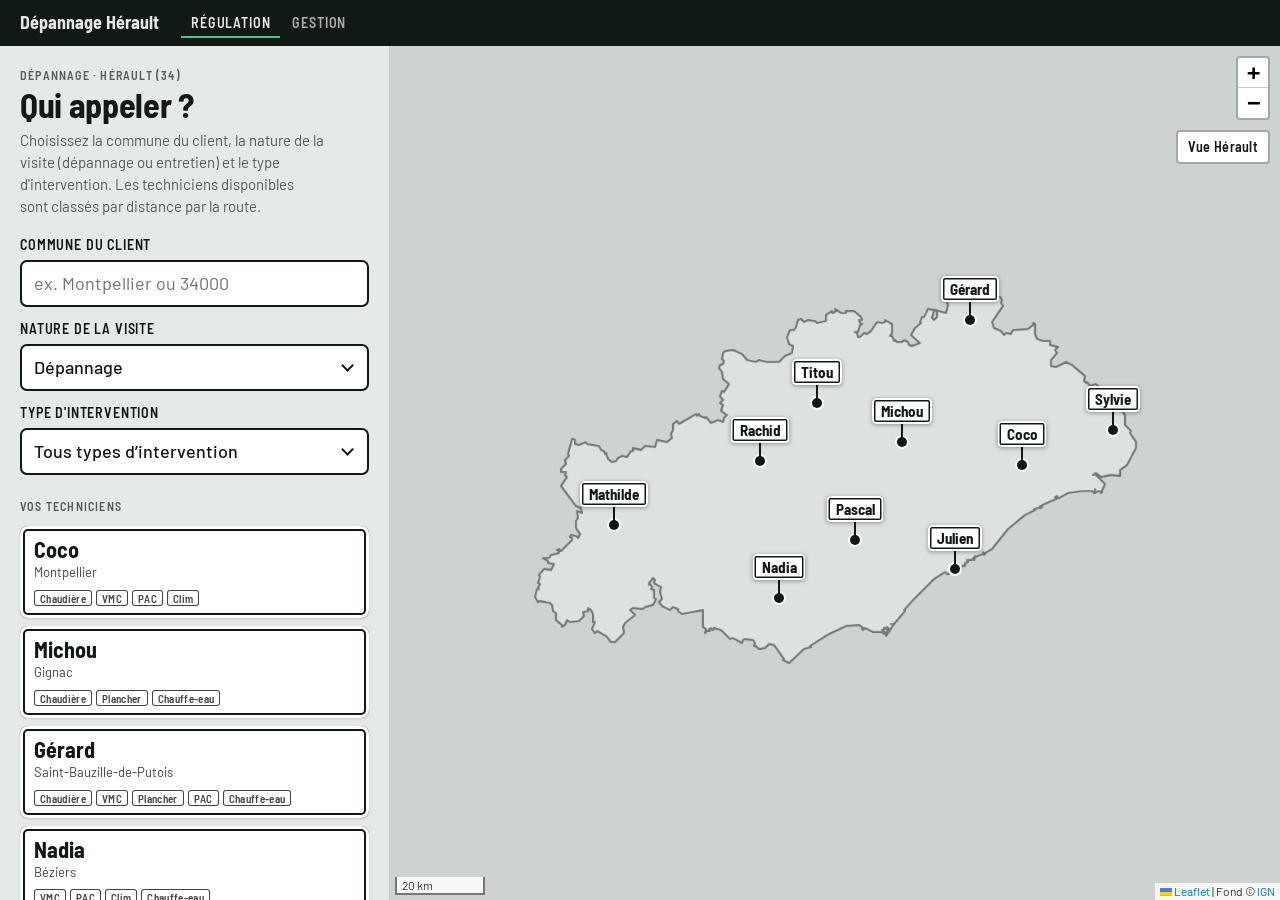
==== commit c6a8609a: "Add files via upload" ====
--- a/index.html
+++ b/index.html
@@ -28,7 +28,7 @@
     <header class="entete">
       <p id="surtitre" class="surtitre">Régulation</p>
       <h1>Qui appeler&nbsp;?</h1>
-      <p class="chapo">Choisissez la commune du client et le type d'intervention. Les techniciens disponibles sont classés par distance par la route.</p>
+      <p class="chapo">Choisissez la commune du client, la nature de la visite (dépannage ou entretien) et le type d'intervention. Les techniciens disponibles sont classés par distance par la route.</p>
     </header>
 
     <div class="criteres">
@@ -40,6 +40,15 @@
                  role="combobox" aria-autocomplete="list" aria-expanded="false" aria-controls="suggestions">
           <button id="effacer" class="effacer" type="button" aria-label="Effacer la commune" hidden>×</button>
           <ul id="suggestions" class="suggestions" role="listbox" aria-label="Communes proposées" hidden></ul>
+        </div>
+      </div>
+      <div class="champ">
+        <label for="mode">Nature de la visite</label>
+        <div class="choix">
+          <select id="mode" autocomplete="off">
+            <option value="depannage">Dépannage</option>
+            <option value="entretien">Entretien</option>
+          </select>
         </div>
       </div>
       <div class="champ">
--- a/regulation.css
+++ b/regulation.css
@@ -21,7 +21,7 @@
 .entete { display: grid; gap: 6px; }
 .chapo { margin: 2px 0 0; color: var(--muted); max-width: 38ch; }
 .criteres { display: grid; gap: 14px; }
-#commune, #intervention { font-size: 18px; padding-block: 11px; }
+#commune, #mode, #intervention { font-size: 18px; padding-block: 11px; }
 #commune { padding-right: 46px; }
 .effacer {
   position: absolute; top: 50%; right: 8px; transform: translateY(-50%);
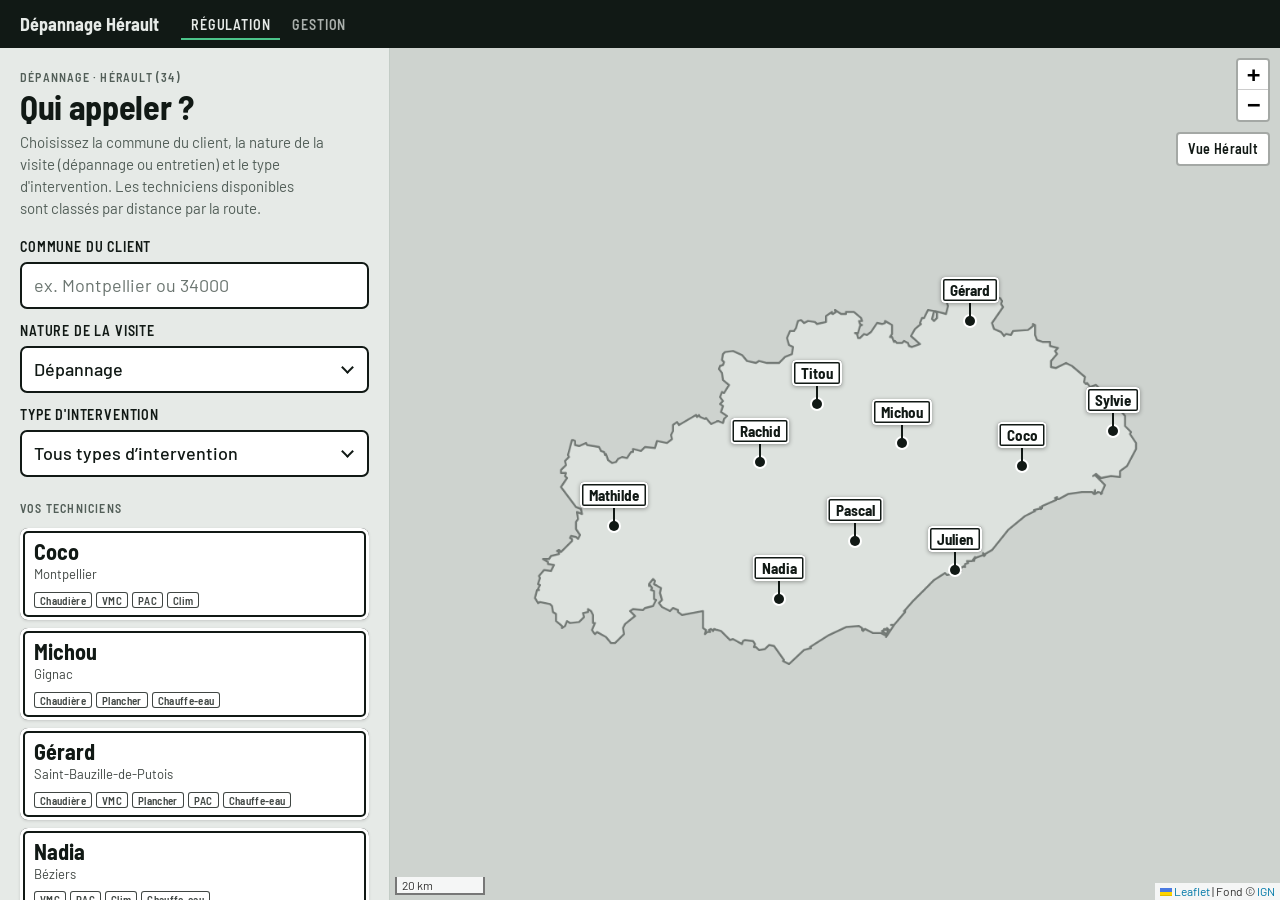
==== commit e86d13a5: "v0.1.0 : numéro de version affiché, barre du haut dégagée" ====
--- a/index.html
+++ b/index.html
@@ -9,7 +9,7 @@
 <meta name="theme-color" content="#111915">
 <meta name="apple-mobile-web-app-capable" content="yes">
 <meta name="mobile-web-app-capable" content="yes">
-<meta name="apple-mobile-web-app-status-bar-style" content="black-translucent">
+<meta name="apple-mobile-web-app-status-bar-style" content="black">
 <meta name="apple-mobile-web-app-title" content="Régulation">
 <link rel="manifest" href="manifest.webmanifest">
 <link rel="icon" href="icone.svg" type="image/svg+xml">
--- a/commun.css
+++ b/commun.css
@@ -238,8 +238,11 @@
    La barre passe sous l'heure et la batterie ; les marges suivent l'encoche et la barre d'accueil. */
 html { -webkit-text-size-adjust: 100%; }
 body { -webkit-tap-highlight-color: transparent; }
+/* La barre reste en haut pendant le défilement. Sous l'heure et la batterie, une marge
+   supplémentaire l'éloigne du voile flou qu'iOS dessine en haut de l'écran. */
 .barre {
-  padding-top: max(8px, env(safe-area-inset-top));
+  position: sticky; top: 0; z-index: 1100;
+  padding-top: calc(env(safe-area-inset-top, 0px) + 10px);
   padding-left: max(20px, env(safe-area-inset-left));
   padding-right: max(20px, env(safe-area-inset-right));
 }
@@ -247,7 +250,9 @@
 .fenetre { max-height: calc(100dvh - 40px); overflow: auto; overscroll-behavior: contain; }
 @media (max-width: 600px) {
   .barre { padding-left: max(16px, env(safe-area-inset-left)); padding-right: max(16px, env(safe-area-inset-right)); }
-  .barre__nav a { padding: 12px 10px 9px; }
+  .barre { padding-bottom: 6px; row-gap: 2px; }
+  .barre__nav { margin-left: -10px; }
+  .barre__nav a { padding: 12px 10px 10px; font-size: 16px; }
   .fenetre__formulaire { padding: 20px 18px 16px; }
   .fenetre__actions .bouton { flex: 1; }
 }
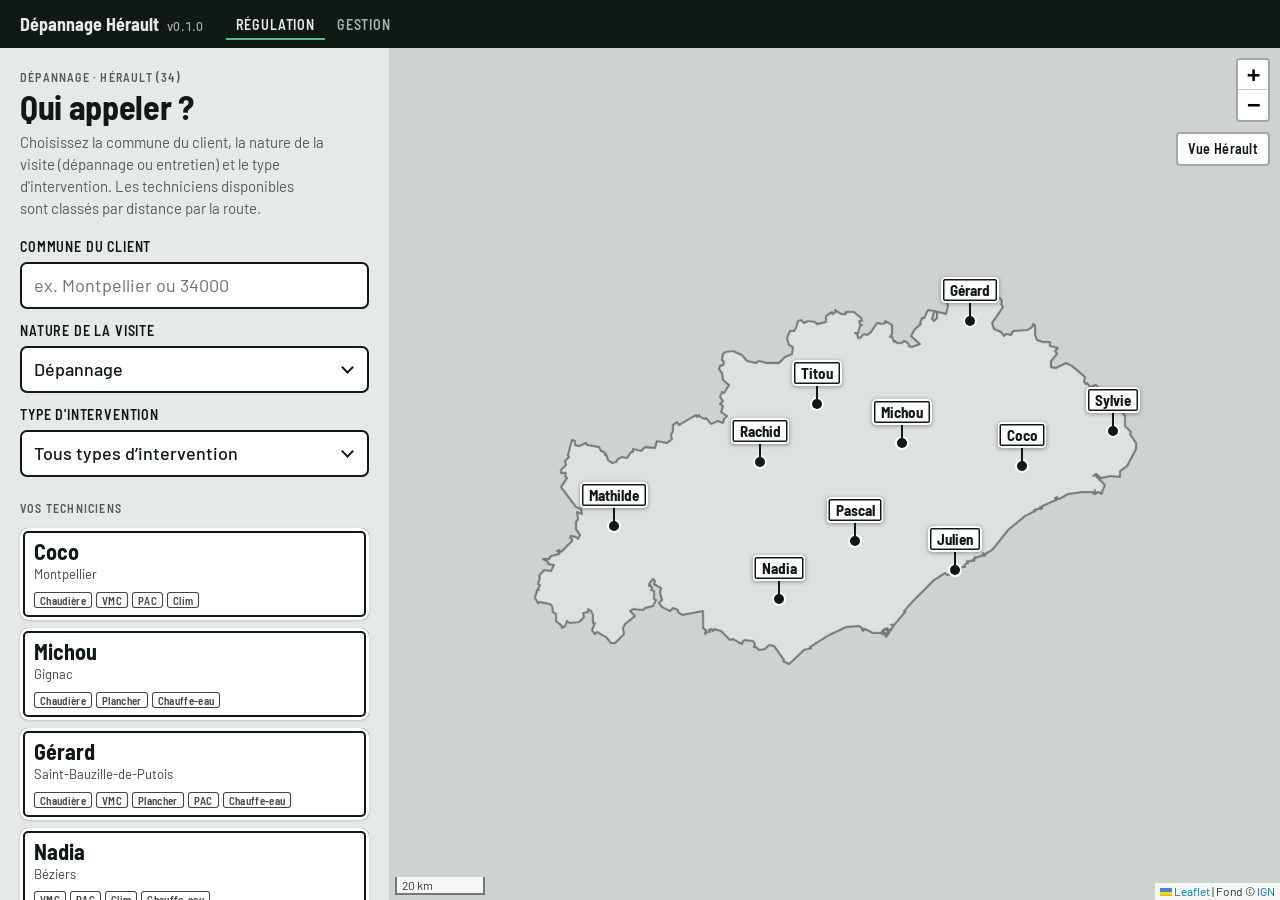
==== commit be04cd44: "v0.1.0 : fichiers de la barre du haut et du numéro de version" ====
--- a/index.html
+++ b/index.html
@@ -17,6 +17,7 @@
 <link rel="stylesheet" href="polices/polices.css">
 <link rel="stylesheet" href="lib/leaflet.css">
 <link rel="stylesheet" href="lib/maplibre-gl.css">
+<script src="version.js"></script>
 <link rel="stylesheet" href="commun.css">
 <link rel="stylesheet" href="regulation.css">
 </head>
--- a/commun.css
+++ b/commun.css
@@ -77,7 +77,8 @@
   padding: 8px 20px;
   background: var(--bar-bg); color: var(--bar-fg);
 }
-.barre__marque { font: 700 18px/1.1 var(--font-sign); text-decoration: none; }
+.barre__marque { margin: 0; display: flex; align-items: baseline; gap: 8px; font: 700 18px/1.1 var(--font-sign); }
+.barre__version { font: 500 13px/1 var(--font-text); letter-spacing: .02em; opacity: .7; font-variant-numeric: tabular-nums; }
 .barre__nav { display: flex; gap: 2px; }
 .barre__nav a {
   padding: 8px 10px 6px;
@@ -238,21 +239,31 @@
    La barre passe sous l'heure et la batterie ; les marges suivent l'encoche et la barre d'accueil. */
 html { -webkit-text-size-adjust: 100%; }
 body { -webkit-tap-highlight-color: transparent; }
-/* La barre reste en haut pendant le défilement. Sous l'heure et la batterie, une marge
-   supplémentaire l'éloigne du voile flou qu'iOS dessine en haut de l'écran. */
+/* La barre reste en haut pendant le défilement. Quand iOS fait passer la page sous l'heure
+   et la batterie, il dessine en dessous un voile flou d'environ deux fois leur hauteur :
+   la barre commence après ce voile. Sans zone réservée (navigateur, ordinateur), rien ne change. */
 .barre {
   position: sticky; top: 0; z-index: 1100;
-  padding-top: calc(env(safe-area-inset-top, 0px) + 10px);
+  padding-top: calc(env(safe-area-inset-top, 0px) * 2 + 10px);
   padding-left: max(20px, env(safe-area-inset-left));
   padding-right: max(20px, env(safe-area-inset-right));
 }
 .annonce { bottom: calc(24px + env(safe-area-inset-bottom)); }
 .fenetre { max-height: calc(100dvh - 40px); overflow: auto; overscroll-behavior: contain; }
 @media (max-width: 600px) {
-  .barre { padding-left: max(16px, env(safe-area-inset-left)); padding-right: max(16px, env(safe-area-inset-right)); }
-  .barre { padding-bottom: 6px; row-gap: 2px; }
-  .barre__nav { margin-left: -10px; }
-  .barre__nav a { padding: 12px 10px 10px; font-size: 16px; }
+  /* Sur téléphone : le nom et la version sur une ligne, puis deux grands onglets. */
+  .barre {
+    display: grid; gap: 8px;
+    padding-left: max(16px, env(safe-area-inset-left)); padding-right: max(16px, env(safe-area-inset-right));
+    padding-bottom: 0;
+  }
+  .barre__nav { display: grid; grid-template-columns: 1fr 1fr; gap: 0; }
+  .barre__nav a {
+    display: grid; place-items: center;
+    min-height: 48px; padding: 4px 8px 0;
+    font-size: 17px;
+    border-bottom-width: 3px;
+  }
   .fenetre__formulaire { padding: 20px 18px 16px; }
   .fenetre__actions .bouton { flex: 1; }
 }
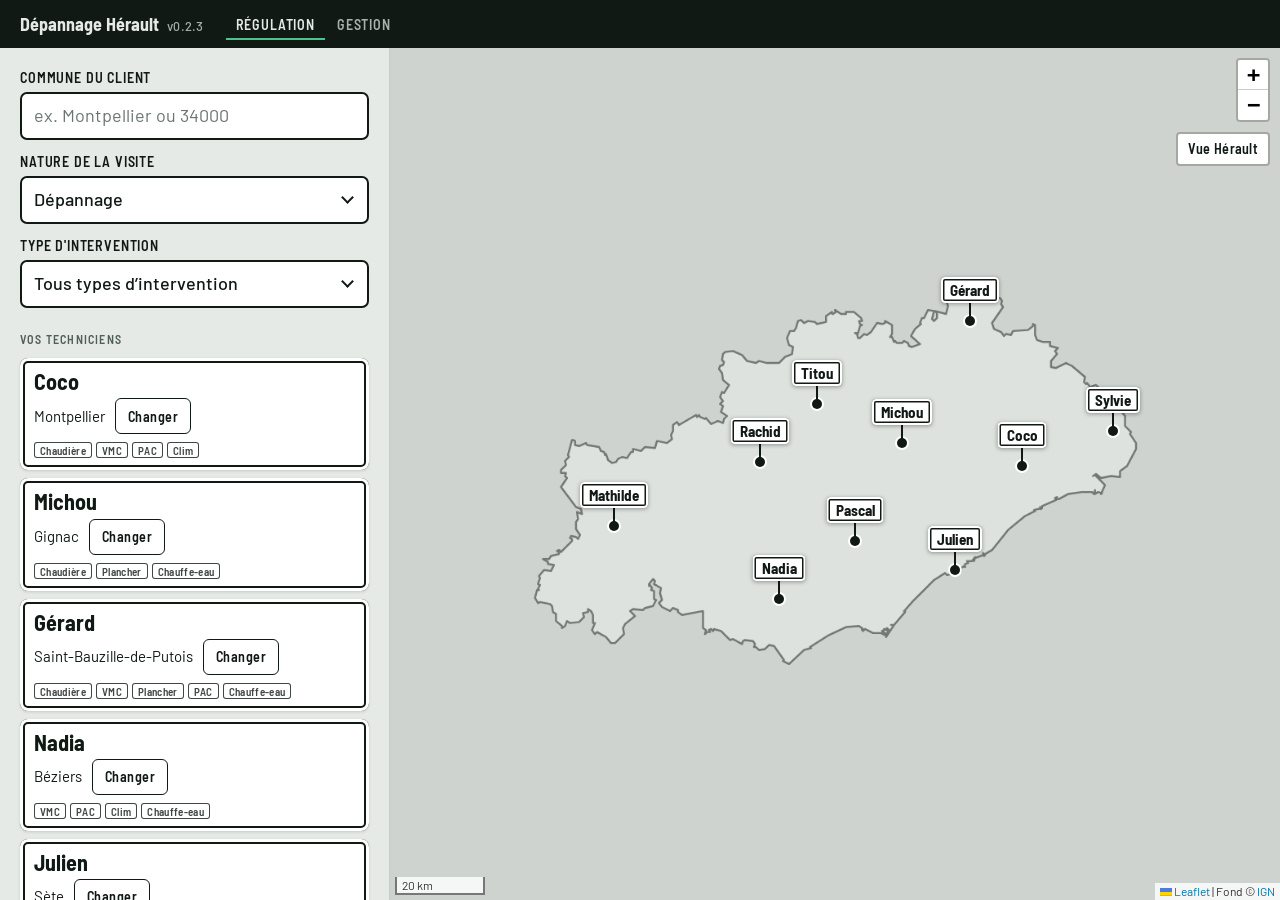
==== commit 3ba1205c: "v0.2.3 : panneau sans titre, liste des adresses lisible" ====
--- a/index.html
+++ b/index.html
@@ -26,12 +26,6 @@
 
 <div class="app">
   <aside class="panel">
-    <header class="entete">
-      <p id="surtitre" class="surtitre">Régulation</p>
-      <h1>Qui appeler&nbsp;?</h1>
-      <p class="chapo">Choisissez la commune du client, la nature de la visite (dépannage ou entretien) et le type d'intervention. Les techniciens disponibles sont classés par distance par la route.</p>
-    </header>
-
     <div class="criteres">
       <div class="champ">
         <label for="commune">Commune du client</label>
--- a/commun.css
+++ b/commun.css
@@ -21,6 +21,12 @@
   --map-off: #E3E6E4;
   --map-bg: #DDE2DE;
   --map-hover: #F2F4F2;
+  /* Position temporaire d'un technicien : ambre, comme la signalisation de chantier. */
+  --temp: #B45309;
+  --temp-bg: #FDF0D5;
+  --temp-text: #8A3F06;
+  --map-temp: #B45309;
+  --map-temp-bg: #FDF0D5;
   --font-sign: "Barlow Semi Condensed", "Arial Narrow", "Helvetica Neue", Arial, sans-serif;
   --font-text: "Barlow", "Helvetica Neue", Arial, sans-serif;
   color-scheme: light;
@@ -40,6 +46,9 @@
     --bar-bg: #070B09;
     --bar-fg: #E3EAE5;
     --bar-accent: #4CC38A;
+    --temp: #E39A2D;
+    --temp-bg: #33260F;
+    --temp-text: #F2B35A;
     color-scheme: dark;
   }
 }
--- a/regulation.css
+++ b/regulation.css
@@ -18,7 +18,6 @@
 #carte { height: 100%; background: var(--map-bg); }
 
 /* En-tête et critères */
-.entete { display: grid; gap: 6px; }
 .chapo { margin: 2px 0 0; color: var(--muted); max-width: 38ch; }
 .criteres { display: grid; gap: 14px; }
 #commune, #mode, #intervention { font-size: 18px; padding-block: 11px; }
@@ -69,6 +68,51 @@
   color: inherit;
 }
 .panneau .puces { margin-top: 6px; }
+/* Position actuelle du technicien et, à côté, le bouton qui la change. */
+.position { display: flex; flex-wrap: wrap; align-items: center; gap: 6px 10px; margin-top: 3px; }
+.position__lieu { font-size: 15px; }
+.bouton-position {
+  min-height: 36px; padding: 7px 12px 6px;
+  font: 600 14px/1 var(--font-sign); letter-spacing: .03em;
+  color: inherit; background: transparent;
+  border: 1.5px solid currentColor; border-radius: 6px;
+  cursor: pointer;
+}
+.bouton-position:hover { background: color-mix(in srgb, currentColor 10%, transparent); }
+.position--edition { width: 100%; flex-wrap: nowrap; }
+/* Pendant la saisie, la vignette laisse toute sa largeur au champ et à la liste des adresses. */
+.panneau--edition .panneau__dist, .panneau--edition .panneau__rang { display: none; }
+/* Liste des adresses proposées : texte foncé sur fond blanc, quelle que soit la couleur de la vignette. */
+.position .suggestions { color: var(--ink); background: var(--surface); max-height: 50vh; }
+.position .suggestions li { display: grid; gap: 2px; padding: 11px 12px; }
+.position .suggestions__nom { font-size: 17px; font-weight: 600; line-height: 1.25; }
+.position .suggestions__detail { text-align: left; font-size: 14px; }
+.position .suggestions__message { font-size: 15px; }
+.position__combo { flex: 1 1 auto; min-width: 0; }
+.position__champ {
+  width: 100%; padding: 9px 10px;
+  font: 500 16px/1.2 var(--font-text);
+  color: var(--ink); background: var(--surface);
+  border: 2px solid var(--temp); border-radius: 6px;
+}
+.position__champ:focus { outline: none; box-shadow: 0 0 0 4px color-mix(in srgb, var(--temp) 30%, transparent); }
+
+/* Vignette d'un technicien en position temporaire : cadre et fond ambre, étiquette. */
+.panneau--temp {
+  --bg: var(--temp-bg);
+  box-shadow: inset 0 0 0 3px var(--bg), inset 0 0 0 6px var(--temp), 0 1px 3px rgb(0 0 0 / .14);
+}
+.panneau--temp.panneau--proche {
+  --bg: var(--sign);
+  box-shadow: inset 0 0 0 6px var(--temp), 0 1px 3px rgb(0 0 0 / .14);
+}
+.panneau--temp .position__lieu { font-weight: 700; color: var(--temp-text); }
+.panneau--temp.panneau--proche .position__lieu { color: inherit; }
+.panneau__badge {
+  justify-self: start; margin-bottom: 4px; padding: 4px 7px 3px;
+  font: 700 11px/1 var(--font-sign); letter-spacing: .1em; text-transform: uppercase;
+  color: #FFFFFF; background: var(--temp); border-radius: 3px;
+}
 .panneau__dist { display: grid; justify-items: end; gap: 4px; align-self: start; padding-top: 4px; text-align: right; white-space: nowrap; }
 .panneau__km { font: 700 25px/1 var(--font-sign); font-variant-numeric: tabular-nums; }
 .panneau__km small { margin-left: 2px; font-size: 14px; font-weight: 600; }
@@ -127,6 +171,7 @@
   border-radius: 4px;
   box-shadow: inset 0 0 0 2px var(--bg), inset 0 0 0 3.5px var(--fg), 0 1px 4px rgb(0 0 0 / .35);
 }
+.pin--temp .pin__panneau { --bg: var(--map-temp-bg); --fg: var(--map-temp); }
 .pin--proche .pin__panneau { --bg: var(--map-sign); --fg: var(--map-paper); }
 .pin--client .pin__panneau { --bg: var(--map-ink); --fg: var(--map-paper); }
 .pin--indispo { opacity: .5; }
